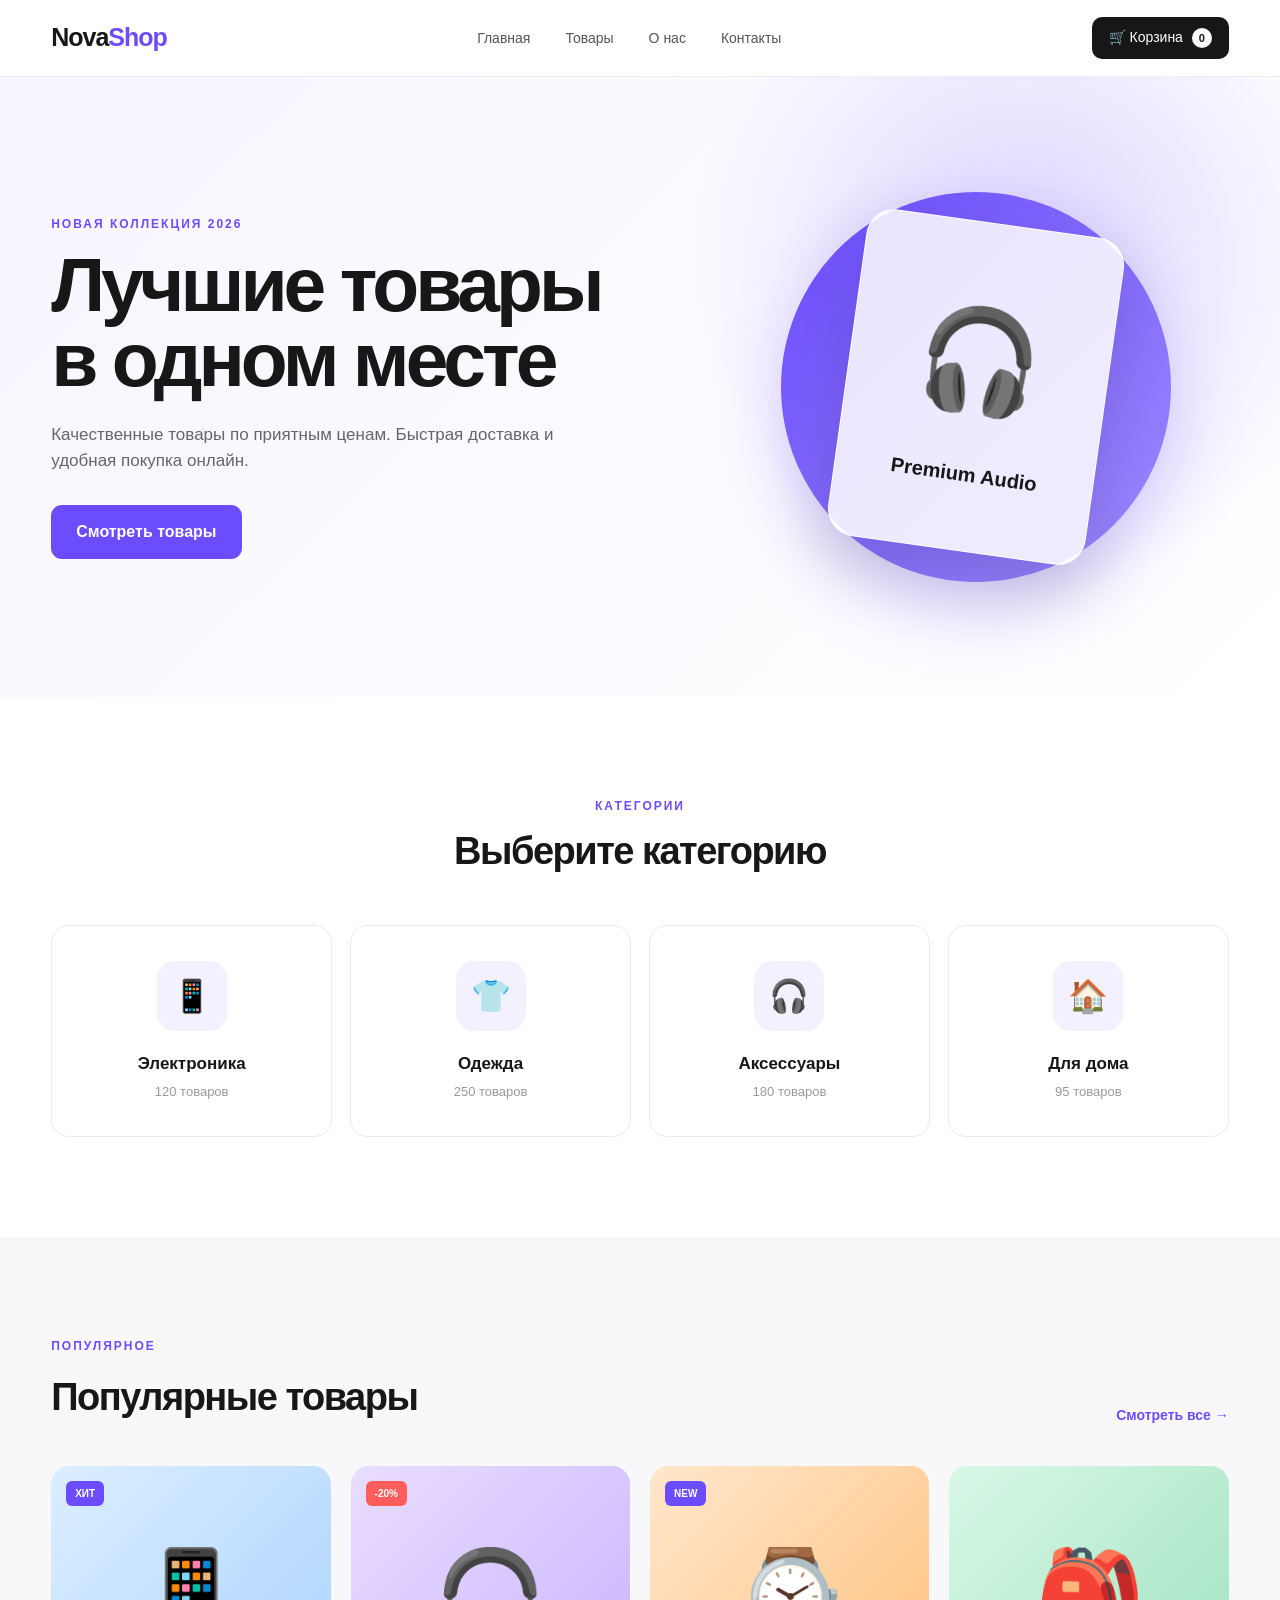
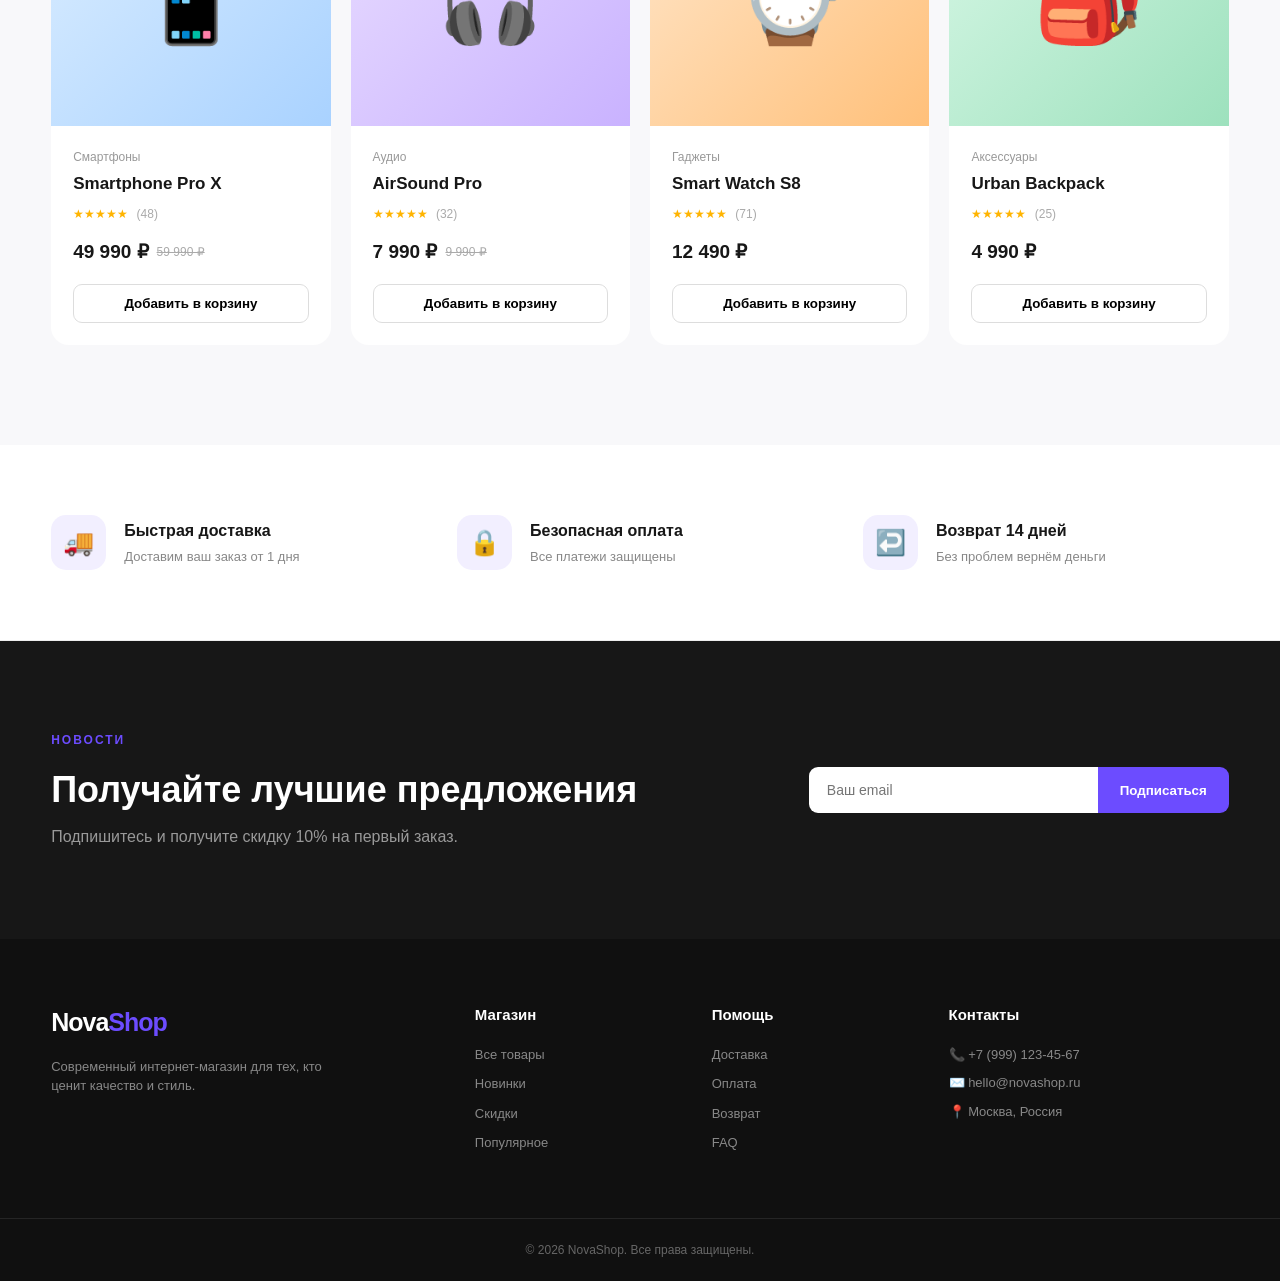
==== index.html @ e4e95c65 "Add files via upload" ====
<!DOCTYPE html>
<html lang="ru">
<head>
    <meta charset="UTF-8">
    <meta name="viewport" content="width=device-width, initial-scale=1.0">
    <title>NovaShop — Интернет-магазин</title>
    <link rel="stylesheet" href="style.css">
</head>
<body>

    <!-- Шапка -->
    <header class="header">
        <div class="container header-inner">
            <a href="#" class="logo">Nova<span>Shop</span></a>

            <nav class="nav">
                <a href="#home">Главная</a>
                <a href="#products">Товары</a>
                <a href="#about">О нас</a>
                <a href="#contacts">Контакты</a>
            </nav>

            <button class="cart">
                🛒 Корзина <span>0</span>
            </button>
        </div>
    </header>

    <!-- Главный экран -->
    <main>

        <section class="hero" id="home">
            <div class="container hero-content">
                <div class="hero-text">
                    <p class="subtitle">НОВАЯ КОЛЛЕКЦИЯ 2026</p>
                    <h1>Лучшие товары<br>в одном месте</h1>
                    <p class="hero-description">
                        Качественные товары по приятным ценам.
                        Быстрая доставка и удобная покупка онлайн.
                    </p>
                    <a href="#products" class="btn">Смотреть товары</a>
                </div>

                <div class="hero-image">
                    <div class="circle"></div>
                    <div class="product-card">
                        <div class="product-icon">🎧</div>
                        <p>Premium Audio</p>
                    </div>
                </div>
            </div>
        </section>

        <!-- Категории -->
        <section class="categories">
            <div class="container">
                <div class="section-title">
                    <p>КАТЕГОРИИ</p>
                    <h2>Выберите категорию</h2>
                </div>

                <div class="category-grid">
                    <div class="category">
                        <div class="category-icon">📱</div>
                        <h3>Электроника</h3>
                        <p>120 товаров</p>
                    </div>

                    <div class="category">
                        <div class="category-icon">👕</div>
                        <h3>Одежда</h3>
                        <p>250 товаров</p>
                    </div>

                    <div class="category">
                        <div class="category-icon">🎧</div>
                        <h3>Аксессуары</h3>
                        <p>180 товаров</p>
                    </div>

                    <div class="category">
                        <div class="category-icon">🏠</div>
                        <h3>Для дома</h3>
                        <p>95 товаров</p>
                    </div>
                </div>
            </div>
        </section>

        <!-- Товары -->
        <section class="products" id="products">
            <div class="container">
                <div class="section-heading">
                    <div>
                        <p class="section-label">ПОПУЛЯРНОЕ</p>
                        <h2>Популярные товары</h2>
                    </div>

                    <a href="#" class="view-all">Смотреть все →</a>
                </div>

                <div class="products-grid">

                    <article class="product">
                        <div class="product-image blue">
                            <span class="badge">ХИТ</span>
                            📱
                        </div>

                        <div class="product-info">
                            <p class="product-category">Смартфоны</p>
                            <h3>Smartphone Pro X</h3>
                            <div class="rating">★★★★★ <span>(48)</span></div>

                            <div class="price-row">
                                <strong>49 990 ₽</strong>
                                <del>59 990 ₽</del>
                            </div>

                            <button class="add-cart">Добавить в корзину</button>
                        </div>
                    </article>

                    <article class="product">
                        <div class="product-image purple">
                            <span class="badge sale">-20%</span>
                            🎧
                        </div>

                        <div class="product-info">
                            <p class="product-category">Аудио</p>
                            <h3>AirSound Pro</h3>
                            <div class="rating">★★★★★ <span>(32)</span></div>

                            <div class="price-row">
                                <strong>7 990 ₽</strong>
                                <del>9 990 ₽</del>
                            </div>

                            <button class="add-cart">Добавить в корзину</button>
                        </div>
                    </article>

                    <article class="product">
                        <div class="product-image orange">
                            <span class="badge">NEW</span>
                            ⌚
                        </div>

                        <div class="product-info">
                            <p class="product-category">Гаджеты</p>
                            <h3>Smart Watch S8</h3>
                            <div class="rating">★★★★★ <span>(71)</span></div>

                            <div class="price-row">
                                <strong>12 490 ₽</strong>
                            </div>

                            <button class="add-cart">Добавить в корзину</button>
                        </div>
                    </article>

                    <article class="product">
                        <div class="product-image green">
                            🎒
                        </div>

                        <div class="product-info">
                            <p class="product-category">Аксессуары</p>
                            <h3>Urban Backpack</h3>
                            <div class="rating">★★★★★ <span>(25)</span></div>

                            <div class="price-row">
                                <strong>4 990 ₽</strong>
                            </div>

                            <button class="add-cart">Добавить в корзину</button>
                        </div>
                    </article>

                </div>
            </div>
        </section>

        <!-- Преимущества -->
        <section class="advantages" id="about">
            <div class="container">
                <div class="advantages-grid">

                    <div class="advantage">
                        <div class="advantage-icon">🚚</div>
                        <div>
                            <h3>Быстрая доставка</h3>
                            <p>Доставим ваш заказ от 1 дня</p>
                        </div>
                    </div>

                    <div class="advantage">
                        <div class="advantage-icon">🔒</div>
                        <div>
                            <h3>Безопасная оплата</h3>
                            <p>Все платежи защищены</p>
                        </div>
                    </div>

                    <div class="advantage">
                        <div class="advantage-icon">↩️</div>
                        <div>
                            <h3>Возврат 14 дней</h3>
                            <p>Без проблем вернём деньги</p>
                        </div>
                    </div>

                </div>
            </div>
        </section>

        <!-- Подписка -->
        <section class="newsletter">
            <div class="container newsletter-inner">
                <div>
                    <p class="section-label">НОВОСТИ</p>
                    <h2>Получайте лучшие предложения</h2>
                    <p>Подпишитесь и получите скидку 10% на первый заказ.</p>
                </div>

                <form class="subscribe-form">
                    <input type="email" placeholder="Ваш email" required>
                    <button type="submit">Подписаться</button>
                </form>
            </div>
        </section>

    </main>

    <!-- Подвал -->
    <footer class="footer" id="contacts">
        <div class="container footer-grid">

            <div>
                <a href="#" class="logo">Nova<span>Shop</span></a>
                <p class="footer-text">
                    Современный интернет-магазин для тех,
                    кто ценит качество и стиль.
                </p>
            </div>

            <div>
                <h3>Магазин</h3>
                <a href="#products">Все товары</a>
                <a href="#">Новинки</a>
                <a href="#">Скидки</a>
                <a href="#">Популярное</a>
            </div>

            <div>
                <h3>Помощь</h3>
                <a href="#">Доставка</a>
                <a href="#">Оплата</a>
                <a href="#">Возврат</a>
                <a href="#">FAQ</a>
            </div>

            <div>
                <h3>Контакты</h3>
                <p>📞 +7 (999) 123-45-67</p>
                <p>✉️ hello@novashop.ru</p>
                <p>📍 Москва, Россия</p>
            </div>

        </div>

        <div class="copyright">
            © 2026 NovaShop. Все права защищены.
        </div>
    </footer>

</body>
</html>
---- style.css ----
/* =========================
   ОСНОВНЫЕ НАСТРОЙКИ
========================= */

* {
    margin: 0;
    padding: 0;
    box-sizing: border-box;
}

html {
    scroll-behavior: smooth;
}

body {
    font-family: Arial, Helvetica, sans-serif;
    color: #171717;
    background: #ffffff;
    line-height: 1.5;
}

a {
    color: inherit;
    text-decoration: none;
}

button,
input {
    font-family: inherit;
}

.container {
    width: min(1180px, 92%);
    margin: 0 auto;
}

/* =========================
   HEADER
========================= */

.header {
    position: sticky;
    top: 0;
    z-index: 100;
    background: rgba(255, 255, 255, 0.95);
    backdrop-filter: blur(12px);
    border-bottom: 1px solid #eeeeee;
}

.header-inner {
    height: 76px;
    display: flex;
    align-items: center;
    justify-content: space-between;
    gap: 30px;
}

.logo {
    font-size: 25px;
    font-weight: 800;
    letter-spacing: -1px;
}

.logo span {
    color: #6c4cff;
}

.nav {
    display: flex;
    align-items: center;
    gap: 35px;
}

.nav a {
    font-size: 14px;
    color: #555;
    transition: 0.2s;
}

.nav a:hover {
    color: #6c4cff;
}

.cart {
    border: none;
    background: #171717;
    color: white;
    padding: 11px 17px;
    border-radius: 10px;
    cursor: pointer;
    font-size: 14px;
    transition: 0.2s;
}

.cart:hover {
    background: #6c4cff;
}

.cart span {
    display: inline-flex;
    justify-content: center;
    align-items: center;
    width: 20px;
    height: 20px;
    margin-left: 5px;
    border-radius: 50%;
    background: #ffffff;
    color: #171717;
    font-size: 11px;
    font-weight: bold;
}

/* =========================
   HERO
========================= */

.hero {
    min-height: 620px;
    background:
        radial-gradient(circle at 80% 30%, #ddd5ff 0, transparent 30%),
        linear-gradient(135deg, #f7f5ff, #ffffff);
    overflow: hidden;
}

.hero-content {
    min-height: 620px;
    display: flex;
    align-items: center;
    justify-content: space-between;
}

.hero-text {
    width: 52%;
}

.subtitle,
.section-label {
    color: #6c4cff;
    font-size: 12px;
    font-weight: 800;
    letter-spacing: 2px;
    margin-bottom: 14px;
}

.hero h1 {
    font-size: clamp(48px, 6vw, 78px);
    line-height: 0.98;
    letter-spacing: -4px;
    margin-bottom: 25px;
}

.hero-description {
    max-width: 520px;
    color: #666;
    font-size: 17px;
    margin-bottom: 32px;
}

.btn {
    display: inline-block;
    background: #6c4cff;
    color: white;
    padding: 15px 25px;
    border-radius: 11px;
    font-weight: bold;
    transition: 0.25s;
}

.btn:hover {
    background: #5537e5;
    transform: translateY(-2px);
}

/* Hero product */

.hero-image {
    width: 43%;
    height: 480px;
    position: relative;
    display: flex;
    align-items: center;
    justify-content: center;
}

.circle {
    width: 390px;
    height: 390px;
    background: linear-gradient(135deg, #6c4cff, #9e8aff);
    border-radius: 50%;
    box-shadow: 0 30px 70px rgba(108, 76, 255, 0.25);
}

.product-card {
    position: absolute;
    width: 260px;
    height: 330px;
    border-radius: 28px;
    background: rgba(255, 255, 255, 0.85);
    border: 1px solid rgba(255,255,255,.9);
    box-shadow: 0 25px 70px rgba(0,0,0,.15);
    display: flex;
    flex-direction: column;
    align-items: center;
    justify-content: center;
    transform: rotate(8deg);
}

.product-icon {
    font-size: 100px;
    margin-bottom: 25px;
}

.product-card p {
    font-weight: bold;
    font-size: 20px;
}

/* =========================
   CATEGORIES
========================= */

.categories {
    padding: 100px 0;
}

.section-title {
    text-align: center;
    margin-bottom: 45px;
}

.section-title p {
    color: #6c4cff;
    font-size: 12px;
    font-weight: bold;
    letter-spacing: 2px;
    margin-bottom: 8px;
}

.section-title h2,
.section-heading h2 {
    font-size: 38px;
    letter-spacing: -1.5px;
}

.category-grid {
    display: grid;
    grid-template-columns: repeat(4, 1fr);
    gap: 18px;
}

.category {
    padding: 35px 25px;
    border: 1px solid #eaeaea;
    border-radius: 18px;
    text-align: center;
    transition: 0.25s;
    cursor: pointer;
}

.category:hover {
    transform: translateY(-5px);
    border-color: #cfc6ff;
    box-shadow: 0 15px 35px rgba(0,0,0,.06);
}

.category-icon {
    width: 70px;
    height: 70px;
    margin: 0 auto 20px;
    display: flex;
    align-items: center;
    justify-content: center;
    background: #f4f1ff;
    border-radius: 18px;
    font-size: 32px;
}

.category h3 {
    font-size: 17px;
    margin-bottom: 5px;
}

.category p {
    color: #999;
    font-size: 13px;
}

/* =========================
   PRODUCTS
========================= */

.products {
    padding: 100px 0;
    background: #f8f8fa;
}

.section-heading {
    display: flex;
    align-items: end;
    justify-content: space-between;
    margin-bottom: 40px;
}

.view-all {
    color: #6c4cff;
    font-weight: bold;
    font-size: 14px;
}

.products-grid {
    display: grid;
    grid-template-columns: repeat(4, 1fr);
    gap: 20px;
}

.product {
    background: white;
    border-radius: 18px;
    overflow: hidden;
    transition: 0.25s;
}

.product:hover {
    transform: translateY(-5px);
    box-shadow: 0 20px 45px rgba(0,0,0,.08);
}

.product-image {
    height: 260px;
    position: relative;
    display: flex;
    align-items: center;
    justify-content: center;
    font-size: 90px;
}

.blue {
    background: linear-gradient(135deg, #dceeff, #a9d2ff);
}

.purple {
    background: linear-gradient(135deg, #e9ddff, #c9b2ff);
}

.orange {
    background: linear-gradient(135deg, #ffe7cc, #ffc07a);
}

.green {
    background: linear-gradient(135deg, #d9f8e7, #9de1bd);
}

.badge {
    position: absolute;
    top: 15px;
    left: 15px;
    background: #6c4cff;
    color: white;
    padding: 5px 9px;
    border-radius: 6px;
    font-size: 10px;
    font-weight: bold;
}

.badge.sale {
    background: #ff5c5c;
}

.product-info {
    padding: 22px;
}

.product-category {
    color: #999;
    font-size: 12px;
    margin-bottom: 5px;
}

.product h3 {
    font-size: 17px;
    margin-bottom: 8px;
}

.rating {
    color: #ffb400;
    font-size: 12px;
    margin-bottom: 15px;
}

.rating span {
    color: #aaa;
    margin-left: 5px;
}

.price-row {
    display: flex;
    align-items: center;
    gap: 8px;
    margin-bottom: 18px;
}

.price-row strong {
    font-size: 19px;
}

.price-row del {
    color: #aaa;
    font-size: 12px;
}

.add-cart {
    width: 100%;
    border: 1px solid #ddd;
    background: white;
    padding: 11px;
    border-radius: 9px;
    cursor: pointer;
    font-weight: bold;
    transition: 0.2s;
}

.add-cart:hover {
    color: white;
    background: #6c4cff;
    border-color: #6c4cff;
}

/* =========================
   ADVANTAGES
========================= */

.advantages {
    padding: 70px 0;
    border-bottom: 1px solid #eee;
}

.advantages-grid {
    display: grid;
    grid-template-columns: repeat(3, 1fr);
    gap: 40px;
}

.advantage {
    display: flex;
    gap: 18px;
    align-items: center;
}

.advantage-icon {
    width: 55px;
    height: 55px;
    flex-shrink: 0;
    border-radius: 15px;
    background: #f2efff;
    display: flex;
    align-items: center;
    justify-content: center;
    font-size: 25px;
}

.advantage h3 {
    font-size: 16px;
    margin-bottom: 4px;
}

.advantage p {
    color: #888;
    font-size: 13px;
}

/* =========================
   NEWSLETTER
========================= */

.newsletter {
    padding: 90px 0;
    background: #171717;
    color: white;
}

.newsletter-inner {
    display: flex;
    align-items: center;
    justify-content: space-between;
    gap: 50px;
}

.newsletter h2 {
    font-size: 36px;
    margin-bottom: 8px;
}

.newsletter p:not(.section-label) {
    color: #999;
}

.subscribe-form {
    display: flex;
    min-width: 420px;
}

.subscribe-form input {
    flex: 1;
    min-width: 0;
    border: none;
    outline: none;
    padding: 15px 18px;
    border-radius: 9px 0 0 9px;
    font-size: 14px;
}

.subscribe-form button {
    border: none;
    background: #6c4cff;
    color: white;
    padding: 0 22px;
    border-radius: 0 9px 9px 0;
    cursor: pointer;
    font-weight: bold;
}

/* =========================
   FOOTER
========================= */

.footer {
    background: #101010;
    color: white;
    padding-top: 65px;
}

.footer-grid {
    display: grid;
    grid-template-columns: 2fr 1fr 1fr 1.5fr;
    gap: 50px;
    padding-bottom: 55px;
}

.footer h3 {
    font-size: 15px;
    margin-bottom: 18px;
}

.footer-grid > div > a:not(.logo) {
    display: block;
    color: #888;
    font-size: 13px;
    margin-bottom: 10px;
}

.footer-grid > div > a:not(.logo):hover {
    color: white;
}

.footer-text {
    max-width: 280px;
    color: #777;
    font-size: 13px;
    margin-top: 15px;
}

.footer p {
    color: #888;
    font-size: 13px;
    margin-bottom: 9px;
}

.copyright {
    border-top: 1px solid #252525;
    text-align: center;
    color: #666;
    font-size: 12px;
    padding: 22px;
}

/* =========================
   АДАПТИВНОСТЬ
========================= */

@media (max-width: 950px) {

    .nav {
        display: none;
    }

    .hero-content {
        padding: 70px 0;
    }

    .hero h1 {
        font-size: 55px;
    }

    .category-grid,
    .products-grid {
        grid-template-columns: repeat(2, 1fr);
    }

    .hero-image {
        width: 40%;
    }

    .circle {
        width: 280px;
        height: 280px;
    }

    .product-card {
        width: 190px;
        height: 260px;
    }

    .product-icon {
        font-size: 70px;
    }

    .advantages-grid {
        grid-template-columns: 1fr;
    }

    .newsletter-inner {
        flex-direction: column;
        align-items: flex-start;
    }

    .footer-grid {
        grid-template-columns: repeat(2, 1fr);
    }
}

@media (max-width: 650px) {

    .header-inner {
        height: 65px;
    }

    .cart {
        padding: 9px 12px;
    }

    .hero {
        min-height: auto;
    }

    .hero-content {
        min-height: auto;
        padding: 70px 0;
        flex-direction: column;
    }

    .hero-text {
        width: 100%;
    }

    .hero h1 {
        font-size: 48px;
        letter-spacing: -2px;
    }

    .hero-description {
        font-size: 15px;
    }

    .hero-image {
        width: 100%;
        height: 370px;
        margin-top: 30px;
    }

    .categories,
    .products {
        padding: 70px 0;
    }

    .category-grid,
    .products-grid {
        grid-template-columns: 1fr;
    }

    .section-heading {
        align-items: flex-start;
        flex-direction: column;
        gap: 15px;
    }

    .section-heading h2,
    .section-title h2 {
        font-size: 30px;
    }

    .product-image {
        height: 280px;
    }

    .newsletter {
        padding: 65px 0;
    }

    .newsletter h2 {
        font-size: 29px;
    }

    .subscribe-form {
        width: 100%;
        min-width: 0;
    }

    .subscribe-form input {
        width: 100%;
    }

    .footer-grid {
        grid-template-columns: 1fr;
        gap: 35px;
    }
}
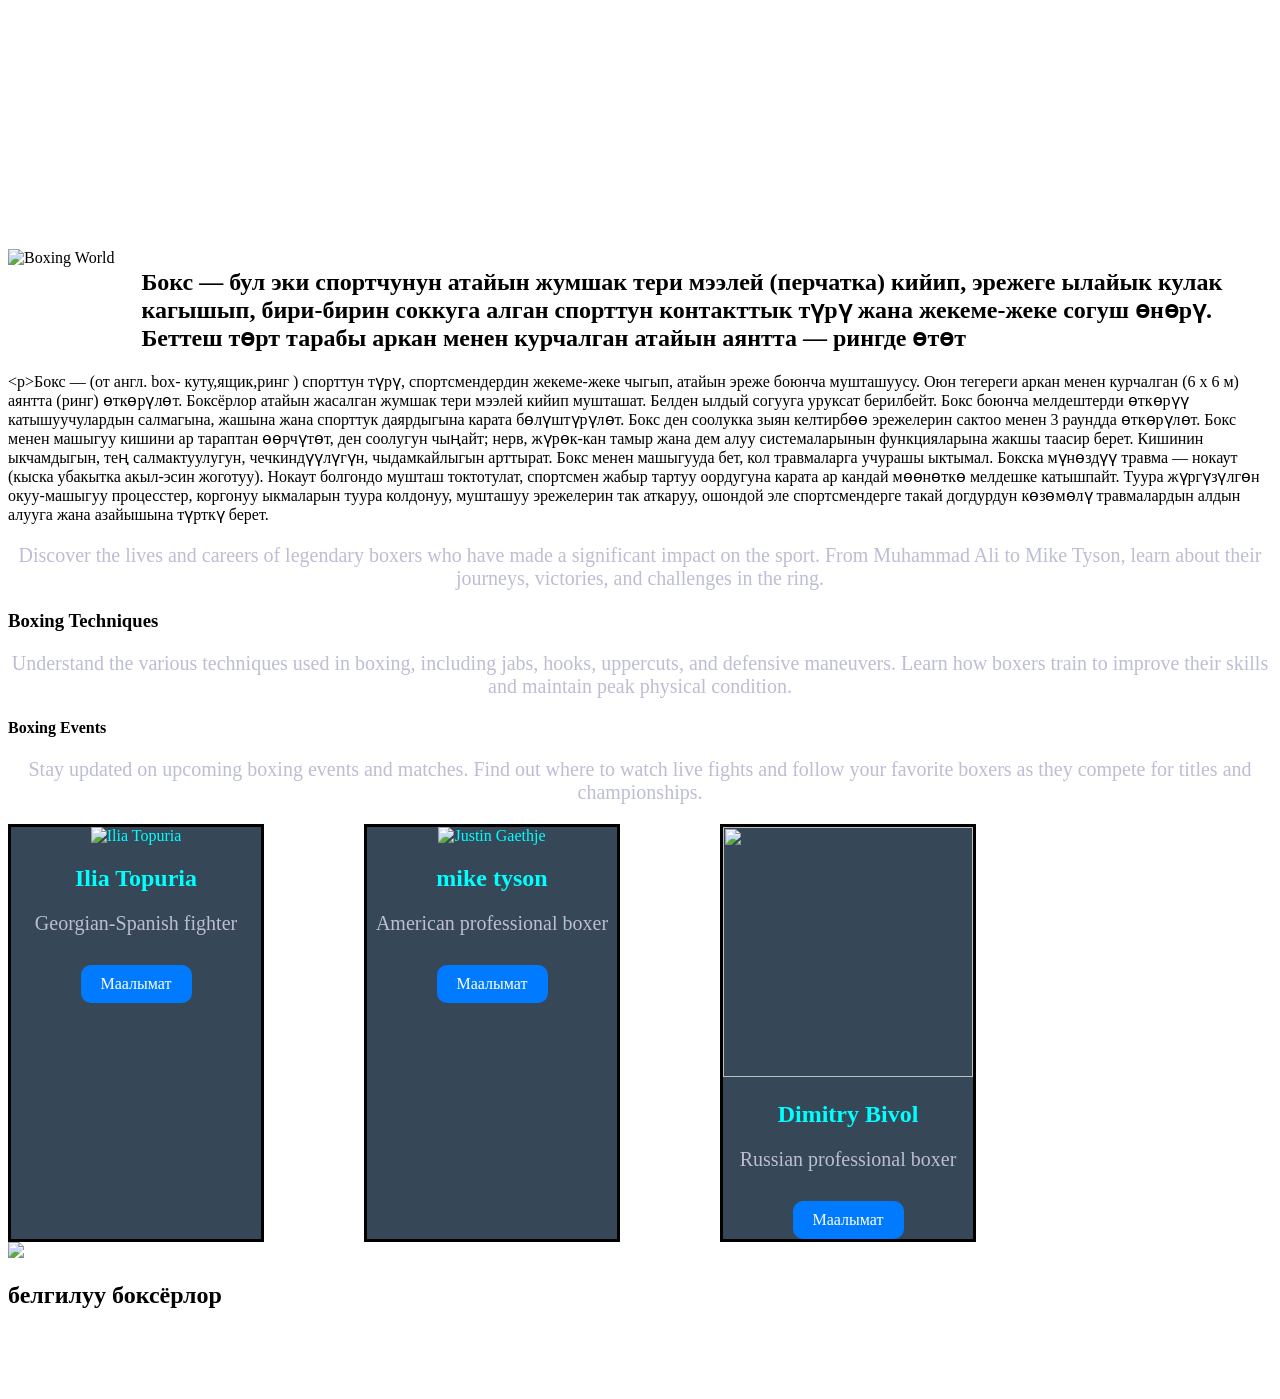
==== commit b459eb42: "Add files via upload" ====
--- a/index.html
+++ b/index.html
@@ -1,279 +1,76 @@
 <!DOCTYPE html>
-<html lang="ru">
+<html lang="en">
 <head>
+    <style>
+        body {
+            background-image: url('https://u7.uidownload.com/vector/730/284/vector-abstract-bright-blue-bokeh-defocused-lights-background-image-eps-ai-thumbnail.jpg');
+            background-size: cover;
+        }
+    </style>
     <meta charset="UTF-8">
     <meta name="viewport" content="width=device-width, initial-scale=1.0">
-    <title>NovaShop — Интернет-магазин</title>
+    <title>BOXING WORLD</title>
     <link rel="stylesheet" href="style.css">
 </head>
 <body>
+    <h1>BOXING WORLD</h1>
+    <div style="display: flex; gap: 20px;">
+        <img src="https://static.vecteezy.com/system/resources/thumbnails/047/918/070/small/kick-boxing-and-boxing-logo-design-illustration-free-vector.jpg" alt="Boxing World" width="300">
+        <h2>Бокс — бул эки спортчунун атайын жумшак тери мээлей (перчатка) кийип, эрежеге ылайык кулак кагышып, бири-бирин соккуга алган спорттун контакттык түрү жана жекеме-жеке согуш өнөрү. Беттеш төрт тарабы аркан менен курчалган атайын аянтта — рингде өтөт</h2>
+    </div>
+    <р>Бокс — (от англ. box- куту,ящик,ринг ) спорттун түрү, спортсмендердин жекеме-жеке чыгып, атайын эреже боюнча мушташуусу. Оюн тегереги аркан менен курчалган (6 х 6 м) аянтта (ринг) өткөрүлөт.
 
-    <!-- Шапка -->
-    <header class="header">
-        <div class="container header-inner">
-            <a href="#" class="logo">Nova<span>Shop</span></a>
+Боксёрлор атайын жасалган жумшак тери мээлей кийип мушташат. Белден ылдый согууга уруксат берилбейт. Бокс боюнча мелдештерди өткөрүү катышуучулардын салмагына, жашына жана спорттук даярдыгына карата бөлүштүрүлөт. Бокс ден соолукка зыян келтирбөө эрежелерин сактоо менен 3 раундда өткөрүлөт.
 
-            <nav class="nav">
-                <a href="#home">Главная</a>
-                <a href="#products">Товары</a>
-                <a href="#about">О нас</a>
-                <a href="#contacts">Контакты</a>
-            </nav>
+Бокс менен машыгуу кишини ар тараптан өөрчүтөт, ден соолугун чыңайт; нерв, жүрөк-кан тамыр жана дем алуу системаларынын функцияларына жакшы таасир берет. Кишинин ыкчамдыгын, тең салмактуулугун, чечкиндүүлүгүн, чыдамкайлыгын арттырат. Бокс менен машыгууда бет, кол травмаларга учурашы ыктымал. Бокска мүнөздүү травма — нокаут (кыска убакытка акыл-эсин жоготуу). Нокаут болгондо мушташ токтотулат, спортсмен жабыр тартуу оордугуна карата ар кандай мөөнөткө мелдешке катышпайт.
 
-            <button class="cart">
-                🛒 Корзина <span>0</span>
-            </button>
+Туура жүргүзүлгөн окуу-машыгуу процесстер, коргонуу ыкмаларын туура колдонуу, мушташуу эрежелерин так аткаруу, ошондой эле спортсмендерге такай догдурдун көзөмөлү травмалардын алдын алууга жана азайышына түрткү берет. 
+</р>
+    <p>Discover the lives and careers of legendary boxers who have made a significant impact on the sport. From Muhammad Ali to Mike Tyson, learn about their journeys, victories, and challenges in the ring.</p>
+    <h3>Boxing Techniques</h3>
+    <p>Understand the various techniques used in boxing, including jabs, hooks, uppercuts, and defensive maneuvers. Learn how boxers train to improve their skills and maintain peak physical condition.</p>
+    <h4>Boxing Events</h4>
+    <p>Stay updated on upcoming boxing events and matches. Find out where to watch live fights and follow your favorite boxers as they compete for titles and championships.</p>
+    
+    <div class="boxers">
+        <div class="card">
+            <img src="https://encrypted-tbn0.gstatic.com/images?q=tbn:ANd9GcT5wPTClsRsfXcyq0NinwFhush0JzpJH_7VNFoce8itCg&s=10" alt="Ilia Topuria">
+            <h2>Ilia Topuria</h2>
+            <p>Georgian-Spanish  fighter</p>
+            
+            <a href="https://en.wikipedia.org/wiki/Ilia_Topuria" target="_blank">Маалымат</a>
         </div>
-    </header>
+        <div class="card">
+            <img src="https://avatars.mds.yandex.net/get-kinopoisk-image/1946459/7aeb49ee-a867-4031-9b2d-752b870457a1/x178" alt="Justin Gaethje">
+            <h2>mike tyson</h2>
+            <p>American professional boxer</p>
+            
+            <a href="https://en.wikipedia.org/wiki/Mike_Tyson" target="_blank">Маалымат</a>
+        </div>
 
-    <!-- Главный экран -->
-    <main>
+        <div class="card">
+        <img src="https://encrypted-tbn0.gstatic.com/images?q=tbn:ANd9GcRD89zM_knggG4GGuWrMgfyN4rVBZLnZ3hbWOIlL8c2EA&s">
+        <h2>Dimitry Bivol</h2>
+        <p>Russian professional boxer</p>
+        
+        <a href="https://en.wikipedia.org/wiki/Dmitry_Bivol" target="_blank">Маалымат</a>
+    </div>
+    </div>
 
-        <section class="hero" id="home">
-            <div class="container hero-content">
-                <div class="hero-text">
-                    <p class="subtitle">НОВАЯ КОЛЛЕКЦИЯ 2026</p>
-                    <h1>Лучшие товары<br>в одном месте</h1>
-                    <p class="hero-description">
-                        Качественные товары по приятным ценам.
-                        Быстрая доставка и удобная покупка онлайн.
-                    </p>
-                    <a href="#products" class="btn">Смотреть товары</a>
-                </div>
-
-                <div class="hero-image">
-                    <div class="circle"></div>
-                    <div class="product-card">
-                        <div class="product-icon">🎧</div>
-                        <p>Premium Audio</p>
-                    </div>
-                </div>
-            </div>
-        </section>
-
-        <!-- Категории -->
-        <section class="categories">
-            <div class="container">
-                <div class="section-title">
-                    <p>КАТЕГОРИИ</p>
-                    <h2>Выберите категорию</h2>
-                </div>
-
-                <div class="category-grid">
-                    <div class="category">
-                        <div class="category-icon">📱</div>
-                        <h3>Электроника</h3>
-                        <p>120 товаров</p>
-                    </div>
-
-                    <div class="category">
-                        <div class="category-icon">👕</div>
-                        <h3>Одежда</h3>
-                        <p>250 товаров</p>
-                    </div>
-
-                    <div class="category">
-                        <div class="category-icon">🎧</div>
-                        <h3>Аксессуары</h3>
-                        <p>180 товаров</p>
-                    </div>
-
-                    <div class="category">
-                        <div class="category-icon">🏠</div>
-                        <h3>Для дома</h3>
-                        <p>95 товаров</p>
-                    </div>
-                </div>
-            </div>
-        </section>
-
-        <!-- Товары -->
-        <section class="products" id="products">
-            <div class="container">
-                <div class="section-heading">
-                    <div>
-                        <p class="section-label">ПОПУЛЯРНОЕ</p>
-                        <h2>Популярные товары</h2>
-                    </div>
-
-                    <a href="#" class="view-all">Смотреть все →</a>
-                </div>
-
-                <div class="products-grid">
-
-                    <article class="product">
-                        <div class="product-image blue">
-                            <span class="badge">ХИТ</span>
-                            📱
-                        </div>
-
-                        <div class="product-info">
-                            <p class="product-category">Смартфоны</p>
-                            <h3>Smartphone Pro X</h3>
-                            <div class="rating">★★★★★ <span>(48)</span></div>
-
-                            <div class="price-row">
-                                <strong>49 990 ₽</strong>
-                                <del>59 990 ₽</del>
-                            </div>
-
-                            <button class="add-cart">Добавить в корзину</button>
-                        </div>
-                    </article>
-
-                    <article class="product">
-                        <div class="product-image purple">
-                            <span class="badge sale">-20%</span>
-                            🎧
-                        </div>
-
-                        <div class="product-info">
-                            <p class="product-category">Аудио</p>
-                            <h3>AirSound Pro</h3>
-                            <div class="rating">★★★★★ <span>(32)</span></div>
-
-                            <div class="price-row">
-                                <strong>7 990 ₽</strong>
-                                <del>9 990 ₽</del>
-                            </div>
-
-                            <button class="add-cart">Добавить в корзину</button>
-                        </div>
-                    </article>
-
-                    <article class="product">
-                        <div class="product-image orange">
-                            <span class="badge">NEW</span>
-                            ⌚
-                        </div>
-
-                        <div class="product-info">
-                            <p class="product-category">Гаджеты</p>
-                            <h3>Smart Watch S8</h3>
-                            <div class="rating">★★★★★ <span>(71)</span></div>
-
-                            <div class="price-row">
-                                <strong>12 490 ₽</strong>
-                            </div>
-
-                            <button class="add-cart">Добавить в корзину</button>
-                        </div>
-                    </article>
-
-                    <article class="product">
-                        <div class="product-image green">
-                            🎒
-                        </div>
-
-                        <div class="product-info">
-                            <p class="product-category">Аксессуары</p>
-                            <h3>Urban Backpack</h3>
-                            <div class="rating">★★★★★ <span>(25)</span></div>
-
-                            <div class="price-row">
-                                <strong>4 990 ₽</strong>
-                            </div>
-
-                            <button class="add-cart">Добавить в корзину</button>
-                        </div>
-                    </article>
-
-                </div>
-            </div>
-        </section>
-
-        <!-- Преимущества -->
-        <section class="advantages" id="about">
-            <div class="container">
-                <div class="advantages-grid">
-
-                    <div class="advantage">
-                        <div class="advantage-icon">🚚</div>
-                        <div>
-                            <h3>Быстрая доставка</h3>
-                            <p>Доставим ваш заказ от 1 дня</p>
-                        </div>
-                    </div>
-
-                    <div class="advantage">
-                        <div class="advantage-icon">🔒</div>
-                        <div>
-                            <h3>Безопасная оплата</h3>
-                            <p>Все платежи защищены</p>
-                        </div>
-                    </div>
-
-                    <div class="advantage">
-                        <div class="advantage-icon">↩️</div>
-                        <div>
-                            <h3>Возврат 14 дней</h3>
-                            <p>Без проблем вернём деньги</p>
-                        </div>
-                    </div>
-
-                </div>
-            </div>
-        </section>
-
-        <!-- Подписка -->
-        <section class="newsletter">
-            <div class="container newsletter-inner">
-                <div>
-                    <p class="section-label">НОВОСТИ</p>
-                    <h2>Получайте лучшие предложения</h2>
-                    <p>Подпишитесь и получите скидку 10% на первый заказ.</p>
-                </div>
-
-                <form class="subscribe-form">
-                    <input type="email" placeholder="Ваш email" required>
-                    <button type="submit">Подписаться</button>
-                </form>
-            </div>
-        </section>
-
-    </main>
-
-    <!-- Подвал -->
-    <footer class="footer" id="contacts">
-        <div class="container footer-grid">
-
-            <div>
-                <a href="#" class="logo">Nova<span>Shop</span></a>
-                <p class="footer-text">
-                    Современный интернет-магазин для тех,
-                    кто ценит качество и стиль.
-                </p>
-            </div>
-
-            <div>
-                <h3>Магазин</h3>
-                <a href="#products">Все товары</a>
-                <a href="#">Новинки</a>
-                <a href="#">Скидки</a>
-                <a href="#">Популярное</a>
-            </div>
-
-            <div>
-                <h3>Помощь</h3>
-                <a href="#">Доставка</a>
-                <a href="#">Оплата</a>
-                <a href="#">Возврат</a>
-                <a href="#">FAQ</a>
-            </div>
-
-            <div>
-                <h3>Контакты</h3>
-                <p>📞 +7 (999) 123-45-67</p>
-                <p>✉️ hello@novashop.ru</p>
-                <p>📍 Москва, Россия</p>
-            </div>
+    
+    <div class="box" >
+            <img src="https://encrypted-tbn0.gstatic.com/images?q=tbn:ANd9GcSyZnl22NsfTgkkQWdRNeNL7XPtB9wMHX1gcGNndds1UwtoWALGw6ZzEvY&s=10">
+        <div class="info">
+        <h2>белгилуу боксёрлор</h2>
+            <ul>
+                <li>Илия Топурия</li>
+                <li>Майк Тайсон</li>
+                <li>Дмитрий Бивол</li>
+            </ul>
 
         </div>
+    </div>
 
-        <div class="copyright">
-            © 2026 NovaShop. Все права защищены.
-        </div>
-    </footer>
-
+            
 </body>
-</html>
+</html>
--- a/style.css
+++ b/style.css
@@ -1,716 +1,64 @@
-/* =========================
-   ОСНОВНЫЕ НАСТРОЙКИ
-========================= */
-
-* {
-    margin: 0;
-    padding: 0;
-    box-sizing: border-box;
-}
-
-html {
-    scroll-behavior: smooth;
-}
-
-body {
-    font-family: Arial, Helvetica, sans-serif;
-    color: #171717;
-    background: #ffffff;
-    line-height: 1.5;
-}
-
-a {
-    color: inherit;
-    text-decoration: none;
-}
-
-button,
-input {
-    font-family: inherit;
-}
-
-.container {
-    width: min(1180px, 92%);
-    margin: 0 auto;
-}
-
-/* =========================
-   HEADER
-========================= */
-
-.header {
-    position: sticky;
-    top: 0;
-    z-index: 100;
-    background: rgba(255, 255, 255, 0.95);
-    backdrop-filter: blur(12px);
-    border-bottom: 1px solid #eeeeee;
-}
-
-.header-inner {
-    height: 76px;
-    display: flex;
-    align-items: center;
-    justify-content: space-between;
-    gap: 30px;
-}
-
-.logo {
-    font-size: 25px;
-    font-weight: 800;
-    letter-spacing: -1px;
-}
-
-.logo span {
-    color: #6c4cff;
-}
-
-.nav {
-    display: flex;
-    align-items: center;
-    gap: 35px;
-}
-
-.nav a {
-    font-size: 14px;
-    color: #555;
-    transition: 0.2s;
-}
-
-.nav a:hover {
-    color: #6c4cff;
-}
-
-.cart {
-    border: none;
-    background: #171717;
-    color: white;
-    padding: 11px 17px;
-    border-radius: 10px;
-    cursor: pointer;
-    font-size: 14px;
-    transition: 0.2s;
-}
-
-.cart:hover {
-    background: #6c4cff;
-}
-
-.cart span {
-    display: inline-flex;
-    justify-content: center;
-    align-items: center;
-    width: 20px;
-    height: 20px;
-    margin-left: 5px;
-    border-radius: 50%;
-    background: #ffffff;
-    color: #171717;
-    font-size: 11px;
-    font-weight: bold;
-}
-
-/* =========================
-   HERO
-========================= */
-
-.hero {
-    min-height: 620px;
-    background:
-        radial-gradient(circle at 80% 30%, #ddd5ff 0, transparent 30%),
-        linear-gradient(135deg, #f7f5ff, #ffffff);
-    overflow: hidden;
-}
-
-.hero-content {
-    min-height: 620px;
-    display: flex;
-    align-items: center;
-    justify-content: space-between;
-}
-
-.hero-text {
-    width: 52%;
-}
-
-.subtitle,
-.section-label {
-    color: #6c4cff;
-    font-size: 12px;
-    font-weight: 800;
-    letter-spacing: 2px;
-    margin-bottom: 14px;
-}
-
-.hero h1 {
-    font-size: clamp(48px, 6vw, 78px);
-    line-height: 0.98;
-    letter-spacing: -4px;
-    margin-bottom: 25px;
-}
-
-.hero-description {
-    max-width: 520px;
-    color: #666;
-    font-size: 17px;
-    margin-bottom: 32px;
-}
-
-.btn {
-    display: inline-block;
-    background: #6c4cff;
-    color: white;
-    padding: 15px 25px;
-    border-radius: 11px;
-    font-weight: bold;
-    transition: 0.25s;
-}
-
-.btn:hover {
-    background: #5537e5;
-    transform: translateY(-2px);
-}
-
-/* Hero product */
-
-.hero-image {
-    width: 43%;
-    height: 480px;
-    position: relative;
-    display: flex;
+h1{
+    color:white;
+    font-size: 100px;
     align-items: center;
     justify-content: center;
+    text-align: center;
+
 }
-
-.circle {
-    width: 390px;
-    height: 390px;
-    background: linear-gradient(135deg, #6c4cff, #9e8aff);
-    border-radius: 50%;
-    box-shadow: 0 30px 70px rgba(108, 76, 255, 0.25);
-}
-
-.product-card {
-    position: absolute;
-    width: 260px;
-    height: 330px;
-    border-radius: 28px;
-    background: rgba(255, 255, 255, 0.85);
-    border: 1px solid rgba(255,255,255,.9);
-    box-shadow: 0 25px 70px rgba(0,0,0,.15);
-    display: flex;
-    flex-direction: column;
+.div h2{
+    color:rgb(189, 189, 212);
+    font-size: 20px;
     align-items: center;
     justify-content: center;
-    transform: rotate(8deg);
+    text-align: center;
 }
-
-.product-icon {
-    font-size: 100px;
-    margin-bottom: 25px;
-}
-
-.product-card p {
-    font-weight: bold;
+p{
+    color:rgb(189, 189, 212);
     font-size: 20px;
-}
-
-/* =========================
-   CATEGORIES
-========================= */
-
-.categories {
-    padding: 100px 0;
-}
-
-.section-title {
-    text-align: center;
-    margin-bottom: 45px;
-}
-
-.section-title p {
-    color: #6c4cff;
-    font-size: 12px;
-    font-weight: bold;
-    letter-spacing: 2px;
-    margin-bottom: 8px;
-}
-
-.section-title h2,
-.section-heading h2 {
-    font-size: 38px;
-    letter-spacing: -1.5px;
-}
-
-.category-grid {
-    display: grid;
-    grid-template-columns: repeat(4, 1fr);
-    gap: 18px;
-}
-
-.category {
-    padding: 35px 25px;
-    border: 1px solid #eaeaea;
-    border-radius: 18px;
-    text-align: center;
-    transition: 0.25s;
-    cursor: pointer;
-}
-
-.category:hover {
-    transform: translateY(-5px);
-    border-color: #cfc6ff;
-    box-shadow: 0 15px 35px rgba(0,0,0,.06);
-}
-
-.category-icon {
-    width: 70px;
-    height: 70px;
-    margin: 0 auto 20px;
-    display: flex;
     align-items: center;
     justify-content: center;
-    background: #f4f1ff;
-    border-radius: 18px;
-    font-size: 32px;
+    text-align: center;
 }
+.boxers {
+    display: flex;
+    flex-direction: row;
+    gap: 100px;
 
-.category h3 {
-    font-size: 17px;
-    margin-bottom: 5px;
+
 }
+.card {
+    width: 250px;
+    border: solid black;
+     background-color: rgb(54, 72, 88);
+     color: aqua;
+     text-align: center;
+}
+.card img {
+    width: 100%;
+    height: 250px;
+    object-fit: cover;
+}
+.card a {
+    display: inline-block;
+    margin-top: 10px;
+    padding: 10px 20px;
+    background-color: #007bff;
+    color: #fff;
+    text-decoration: none;
+    border-radius: 10px;
+    
 
-.category p {
-    color: #999;
-    font-size: 13px;
 }
+.box img {
+   justify-content: center;
+   align-items: center;
 
-/* =========================
-   PRODUCTS
-========================= */
 
-.products {
-    padding: 100px 0;
-    background: #f8f8fa;
 }
-
-.section-heading {
-    display: flex;
-    align-items: end;
-    justify-content: space-between;
-    margin-bottom: 40px;
-}
-
-.view-all {
-    color: #6c4cff;
-    font-weight: bold;
-    font-size: 14px;
-}
-
-.products-grid {
-    display: grid;
-    grid-template-columns: repeat(4, 1fr);
-    gap: 20px;
-}
-
-.product {
-    background: white;
-    border-radius: 18px;
-    overflow: hidden;
-    transition: 0.25s;
-}
-
-.product:hover {
-    transform: translateY(-5px);
-    box-shadow: 0 20px 45px rgba(0,0,0,.08);
-}
-
-.product-image {
-    height: 260px;
-    position: relative;
-    display: flex;
-    align-items: center;
-    justify-content: center;
-    font-size: 90px;
-}
-
-.blue {
-    background: linear-gradient(135deg, #dceeff, #a9d2ff);
-}
-
-.purple {
-    background: linear-gradient(135deg, #e9ddff, #c9b2ff);
-}
-
-.orange {
-    background: linear-gradient(135deg, #ffe7cc, #ffc07a);
-}
-
-.green {
-    background: linear-gradient(135deg, #d9f8e7, #9de1bd);
-}
-
-.badge {
-    position: absolute;
-    top: 15px;
-    left: 15px;
-    background: #6c4cff;
-    color: white;
-    padding: 5px 9px;
-    border-radius: 6px;
-    font-size: 10px;
-    font-weight: bold;
-}
-
-.badge.sale {
-    background: #ff5c5c;
-}
-
-.product-info {
-    padding: 22px;
-}
-
-.product-category {
-    color: #999;
-    font-size: 12px;
-    margin-bottom: 5px;
-}
-
-.product h3 {
-    font-size: 17px;
-    margin-bottom: 8px;
-}
-
-.rating {
-    color: #ffb400;
-    font-size: 12px;
-    margin-bottom: 15px;
-}
-
-.rating span {
-    color: #aaa;
-    margin-left: 5px;
-}
-
-.price-row {
-    display: flex;
-    align-items: center;
-    gap: 8px;
-    margin-bottom: 18px;
-}
-
-.price-row strong {
-    font-size: 19px;
-}
-
-.price-row del {
-    color: #aaa;
-    font-size: 12px;
-}
-
-.add-cart {
-    width: 100%;
-    border: 1px solid #ddd;
-    background: white;
-    padding: 11px;
-    border-radius: 9px;
-    cursor: pointer;
-    font-weight: bold;
-    transition: 0.2s;
-}
-
-.add-cart:hover {
-    color: white;
-    background: #6c4cff;
-    border-color: #6c4cff;
-}
-
-/* =========================
-   ADVANTAGES
-========================= */
-
-.advantages {
-    padding: 70px 0;
-    border-bottom: 1px solid #eee;
-}
-
-.advantages-grid {
-    display: grid;
-    grid-template-columns: repeat(3, 1fr);
-    gap: 40px;
-}
-
-.advantage {
-    display: flex;
-    gap: 18px;
-    align-items: center;
-}
-
-.advantage-icon {
-    width: 55px;
-    height: 55px;
-    flex-shrink: 0;
-    border-radius: 15px;
-    background: #f2efff;
-    display: flex;
-    align-items: center;
-    justify-content: center;
-    font-size: 25px;
-}
-
-.advantage h3 {
-    font-size: 16px;
-    margin-bottom: 4px;
-}
-
-.advantage p {
-    color: #888;
-    font-size: 13px;
-}
-
-/* =========================
-   NEWSLETTER
-========================= */
-
-.newsletter {
-    padding: 90px 0;
-    background: #171717;
+.info ul {
+    list-style-type: none;
+    padding: 0;
     color: white;
 }
-
-.newsletter-inner {
-    display: flex;
-    align-items: center;
-    justify-content: space-between;
-    gap: 50px;
-}
-
-.newsletter h2 {
-    font-size: 36px;
-    margin-bottom: 8px;
-}
-
-.newsletter p:not(.section-label) {
-    color: #999;
-}
-
-.subscribe-form {
-    display: flex;
-    min-width: 420px;
-}
-
-.subscribe-form input {
-    flex: 1;
-    min-width: 0;
-    border: none;
-    outline: none;
-    padding: 15px 18px;
-    border-radius: 9px 0 0 9px;
-    font-size: 14px;
-}
-
-.subscribe-form button {
-    border: none;
-    background: #6c4cff;
-    color: white;
-    padding: 0 22px;
-    border-radius: 0 9px 9px 0;
-    cursor: pointer;
-    font-weight: bold;
-}
-
-/* =========================
-   FOOTER
-========================= */
-
-.footer {
-    background: #101010;
-    color: white;
-    padding-top: 65px;
-}
-
-.footer-grid {
-    display: grid;
-    grid-template-columns: 2fr 1fr 1fr 1.5fr;
-    gap: 50px;
-    padding-bottom: 55px;
-}
-
-.footer h3 {
-    font-size: 15px;
-    margin-bottom: 18px;
-}
-
-.footer-grid > div > a:not(.logo) {
-    display: block;
-    color: #888;
-    font-size: 13px;
-    margin-bottom: 10px;
-}
-
-.footer-grid > div > a:not(.logo):hover {
-    color: white;
-}
-
-.footer-text {
-    max-width: 280px;
-    color: #777;
-    font-size: 13px;
-    margin-top: 15px;
-}
-
-.footer p {
-    color: #888;
-    font-size: 13px;
-    margin-bottom: 9px;
-}
-
-.copyright {
-    border-top: 1px solid #252525;
-    text-align: center;
-    color: #666;
-    font-size: 12px;
-    padding: 22px;
-}
-
-/* =========================
-   АДАПТИВНОСТЬ
-========================= */
-
-@media (max-width: 950px) {
-
-    .nav {
-        display: none;
-    }
-
-    .hero-content {
-        padding: 70px 0;
-    }
-
-    .hero h1 {
-        font-size: 55px;
-    }
-
-    .category-grid,
-    .products-grid {
-        grid-template-columns: repeat(2, 1fr);
-    }
-
-    .hero-image {
-        width: 40%;
-    }
-
-    .circle {
-        width: 280px;
-        height: 280px;
-    }
-
-    .product-card {
-        width: 190px;
-        height: 260px;
-    }
-
-    .product-icon {
-        font-size: 70px;
-    }
-
-    .advantages-grid {
-        grid-template-columns: 1fr;
-    }
-
-    .newsletter-inner {
-        flex-direction: column;
-        align-items: flex-start;
-    }
-
-    .footer-grid {
-        grid-template-columns: repeat(2, 1fr);
-    }
-}
-
-@media (max-width: 650px) {
-
-    .header-inner {
-        height: 65px;
-    }
-
-    .cart {
-        padding: 9px 12px;
-    }
-
-    .hero {
-        min-height: auto;
-    }
-
-    .hero-content {
-        min-height: auto;
-        padding: 70px 0;
-        flex-direction: column;
-    }
-
-    .hero-text {
-        width: 100%;
-    }
-
-    .hero h1 {
-        font-size: 48px;
-        letter-spacing: -2px;
-    }
-
-    .hero-description {
-        font-size: 15px;
-    }
-
-    .hero-image {
-        width: 100%;
-        height: 370px;
-        margin-top: 30px;
-    }
-
-    .categories,
-    .products {
-        padding: 70px 0;
-    }
-
-    .category-grid,
-    .products-grid {
-        grid-template-columns: 1fr;
-    }
-
-    .section-heading {
-        align-items: flex-start;
-        flex-direction: column;
-        gap: 15px;
-    }
-
-    .section-heading h2,
-    .section-title h2 {
-        font-size: 30px;
-    }
-
-    .product-image {
-        height: 280px;
-    }
-
-    .newsletter {
-        padding: 65px 0;
-    }
-
-    .newsletter h2 {
-        font-size: 29px;
-    }
-
-    .subscribe-form {
-        width: 100%;
-        min-width: 0;
-    }
-
-    .subscribe-form input {
-        width: 100%;
-    }
-
-    .footer-grid {
-        grid-template-columns: 1fr;
-        gap: 35px;
-    }
-}
+    
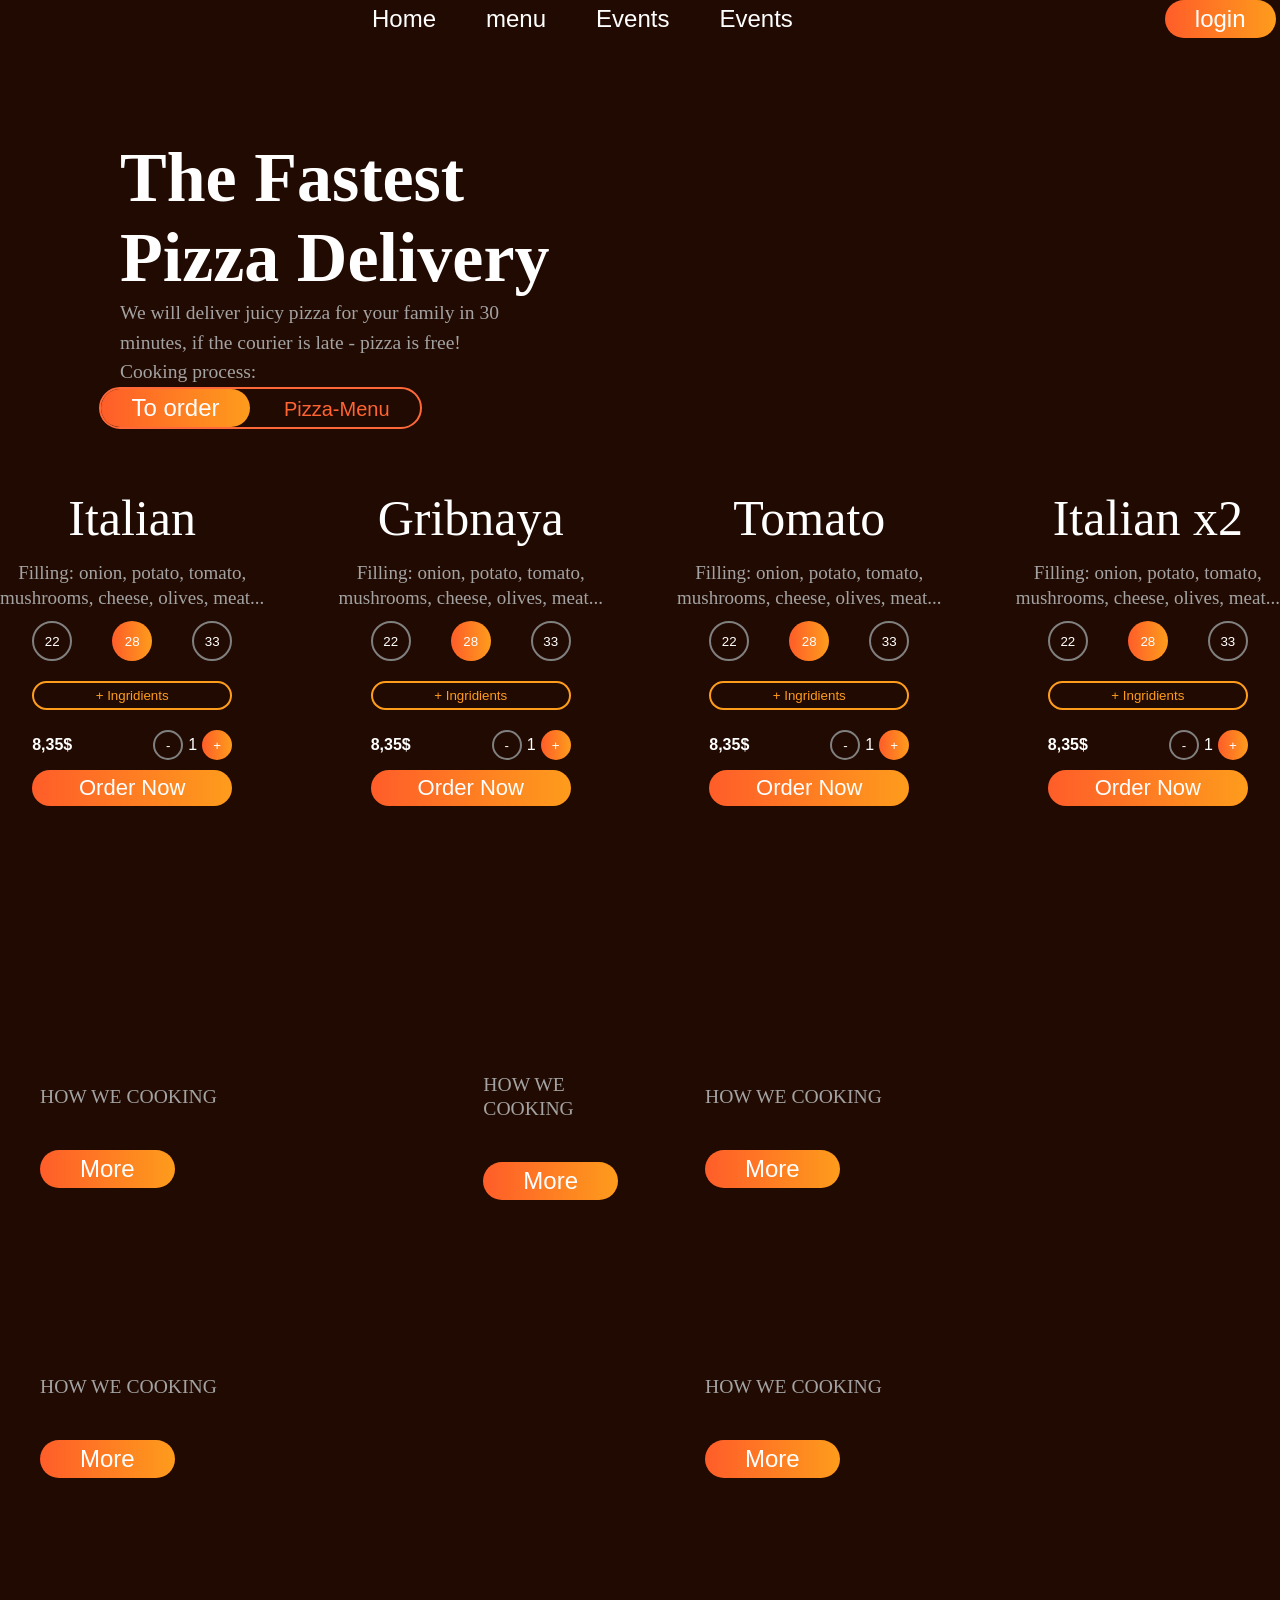
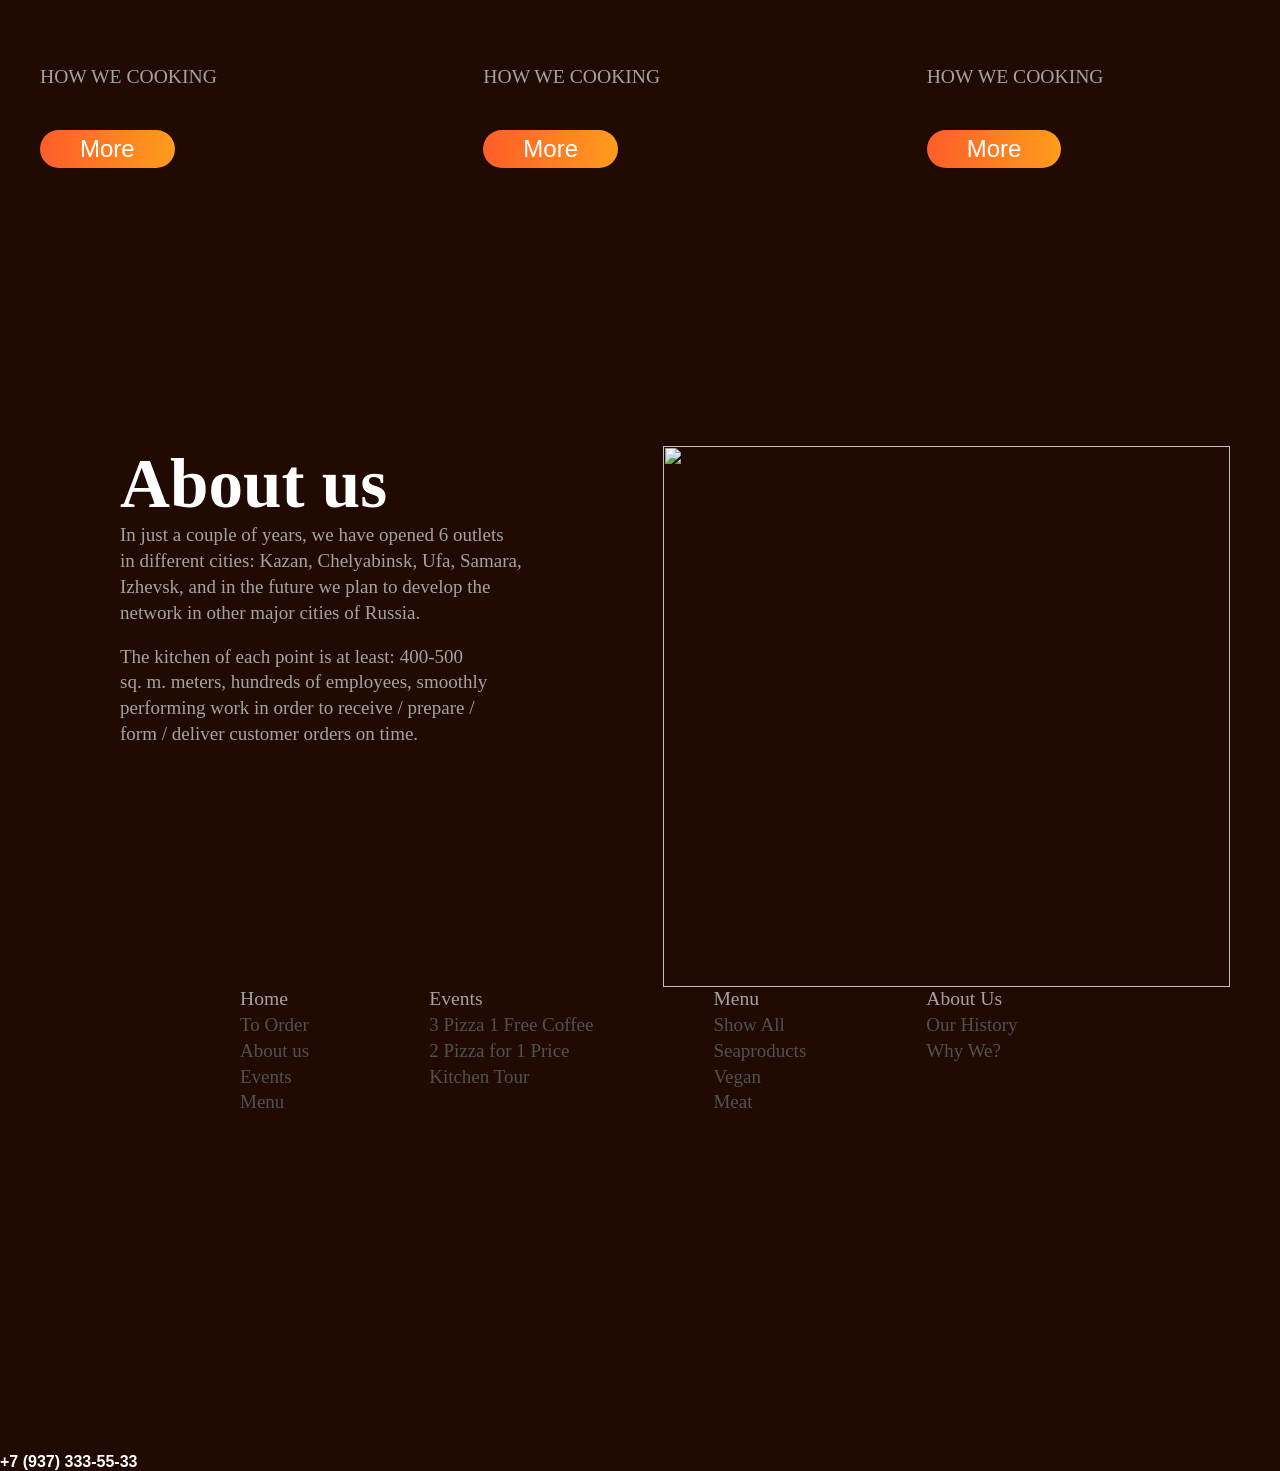
==== commit 472fc35f: "Add files via upload" ====
--- a/index.html
+++ b/index.html
@@ -1,76 +1,268 @@
 <!DOCTYPE html>
 <html lang="en">
+
 <head>
-    <style>
-        body {
-            background-image: url('https://u7.uidownload.com/vector/730/284/vector-abstract-bright-blue-bokeh-defocused-lights-background-image-eps-ai-thumbnail.jpg');
-            background-size: cover;
-        }
-    </style>
-    <meta charset="UTF-8">
-    <meta name="viewport" content="width=device-width, initial-scale=1.0">
-    <title>BOXING WORLD</title>
-    <link rel="stylesheet" href="style.css">
+  <meta charset="UTF-8">
+  <meta name="viewport" content="width=device-width, initial-scale=1.0">
+  <title>Document</title>
+  <link rel="stylesheet" href="./style.css">
 </head>
+
 <body>
-    <h1>BOXING WORLD</h1>
-    <div style="display: flex; gap: 20px;">
-        <img src="https://static.vecteezy.com/system/resources/thumbnails/047/918/070/small/kick-boxing-and-boxing-logo-design-illustration-free-vector.jpg" alt="Boxing World" width="300">
-        <h2>Бокс — бул эки спортчунун атайын жумшак тери мээлей (перчатка) кийип, эрежеге ылайык кулак кагышып, бири-бирин соккуга алган спорттун контакттык түрү жана жекеме-жеке согуш өнөрү. Беттеш төрт тарабы аркан менен курчалган атайын аянтта — рингде өтөт</h2>
-    </div>
-    <р>Бокс — (от англ. box- куту,ящик,ринг ) спорттун түрү, спортсмендердин жекеме-жеке чыгып, атайын эреже боюнча мушташуусу. Оюн тегереги аркан менен курчалган (6 х 6 м) аянтта (ринг) өткөрүлөт.
-
-Боксёрлор атайын жасалган жумшак тери мээлей кийип мушташат. Белден ылдый согууга уруксат берилбейт. Бокс боюнча мелдештерди өткөрүү катышуучулардын салмагына, жашына жана спорттук даярдыгына карата бөлүштүрүлөт. Бокс ден соолукка зыян келтирбөө эрежелерин сактоо менен 3 раундда өткөрүлөт.
-
-Бокс менен машыгуу кишини ар тараптан өөрчүтөт, ден соолугун чыңайт; нерв, жүрөк-кан тамыр жана дем алуу системаларынын функцияларына жакшы таасир берет. Кишинин ыкчамдыгын, тең салмактуулугун, чечкиндүүлүгүн, чыдамкайлыгын арттырат. Бокс менен машыгууда бет, кол травмаларга учурашы ыктымал. Бокска мүнөздүү травма — нокаут (кыска убакытка акыл-эсин жоготуу). Нокаут болгондо мушташ токтотулат, спортсмен жабыр тартуу оордугуна карата ар кандай мөөнөткө мелдешке катышпайт.
-
-Туура жүргүзүлгөн окуу-машыгуу процесстер, коргонуу ыкмаларын туура колдонуу, мушташуу эрежелерин так аткаруу, ошондой эле спортсмендерге такай догдурдун көзөмөлү травмалардын алдын алууга жана азайышына түрткү берет. 
-</р>
-    <p>Discover the lives and careers of legendary boxers who have made a significant impact on the sport. From Muhammad Ali to Mike Tyson, learn about their journeys, victories, and challenges in the ring.</p>
-    <h3>Boxing Techniques</h3>
-    <p>Understand the various techniques used in boxing, including jabs, hooks, uppercuts, and defensive maneuvers. Learn how boxers train to improve their skills and maintain peak physical condition.</p>
-    <h4>Boxing Events</h4>
-    <p>Stay updated on upcoming boxing events and matches. Find out where to watch live fights and follow your favorite boxers as they compete for titles and championships.</p>
-    
-    <div class="boxers">
-        <div class="card">
-            <img src="https://encrypted-tbn0.gstatic.com/images?q=tbn:ANd9GcT5wPTClsRsfXcyq0NinwFhush0JzpJH_7VNFoce8itCg&s=10" alt="Ilia Topuria">
-            <h2>Ilia Topuria</h2>
-            <p>Georgian-Spanish  fighter</p>
-            
-            <a href="https://en.wikipedia.org/wiki/Ilia_Topuria" target="_blank">Маалымат</a>
-        </div>
-        <div class="card">
-            <img src="https://avatars.mds.yandex.net/get-kinopoisk-image/1946459/7aeb49ee-a867-4031-9b2d-752b870457a1/x178" alt="Justin Gaethje">
-            <h2>mike tyson</h2>
-            <p>American professional boxer</p>
-            
-            <a href="https://en.wikipedia.org/wiki/Mike_Tyson" target="_blank">Маалымат</a>
-        </div>
-
-        <div class="card">
-        <img src="https://encrypted-tbn0.gstatic.com/images?q=tbn:ANd9GcRD89zM_knggG4GGuWrMgfyN4rVBZLnZ3hbWOIlL8c2EA&s">
-        <h2>Dimitry Bivol</h2>
-        <p>Russian professional boxer</p>
-        
-        <a href="https://en.wikipedia.org/wiki/Dmitry_Bivol" target="_blank">Маалымат</a>
-    </div>
-    </div>
-
-    
-    <div class="box" >
-            <img src="https://encrypted-tbn0.gstatic.com/images?q=tbn:ANd9GcSyZnl22NsfTgkkQWdRNeNL7XPtB9wMHX1gcGNndds1UwtoWALGw6ZzEvY&s=10">
-        <div class="info">
-        <h2>белгилуу боксёрлор</h2>
-            <ul>
-                <li>Илия Топурия</li>
-                <li>Майк Тайсон</li>
-                <li>Дмитрий Бивол</li>
-            </ul>
-
-        </div>
-    </div>
-
-            
+  <header class="header">
+    <img src="./images/image copy 2.png" alt="">
+    <nav>
+      <a href="">Home</a>
+      <a href="">menu</a>
+      <a href="">Events</a>
+      <a href="">Events</a>
+    </nav>
+    <div class="hr">
+      <button>login</button>
+      <img src="./images/image copy 11.png" alt="">
+
+    </div>
+
+  </header>
+
+  <section class="baner">
+    <div class="baner-left">
+
+      <h1>
+        The Fastest <br />
+        Pizza Delivery
+      </h1>
+      <p>
+        We will deliver juicy pizza for your family in 30 minutes, if the
+        courier is late - pizza is free!
+      </p>
+      <p>Cooking process:</p>
+      <img src="./images/image copy 14.png" alt="" />
+      <div class="btns">
+        <button>To order</button>
+        <button>Pizza-Menu</button>
+      </div>
+    </div>
+    <img class="ouo" src="./images/image copy 3.png" alt="">
+  </section>
+
+  <article>
+    <div class="img3">
+
+    </div>
+
+    <div class="carts">
+      <div class="cart1">
+        <img src="./images/image copy 9.png" alt="" /> <br />
+        <b>Italian</b>
+        <p>
+          Filling: onion, potato, tomato, <br />
+          mushrooms, cheese, olives, meat...
+        </p>
+        <div class="buttons-cart">
+          <button>22</button>
+          <button>28</button>
+          <button>33</button>
+        </div>
+        <button class="Ingridients">+ Ingridients</button>
+        <div class="cart-bottom">
+          <h4>8,35$</h4>
+          <div class="counter">
+            <button>-</button>
+            <span>1</span>
+            <button>+</button>
+          </div>
+        </div>
+        <button class="Order">Order Now</button>
+      </div>
+
+      <div class="cart1">
+        <img src="./images/image copy 9.png" alt="" /> <br />
+        <b>Gribnaya</b>
+        <p>
+          Filling: onion, potato, tomato, <br />
+          mushrooms, cheese, olives, meat...
+        </p>
+        <div class="buttons-cart">
+          <button>22</button>
+          <button>28</button>
+          <button>33</button>
+        </div>
+        <button class="Ingridients">+ Ingridients</button>
+        <div class="cart-bottom">
+          <h4>8,35$</h4>
+          <div class="counter">
+            <button>-</button>
+            <span>1</span>
+            <button>+</button>
+          </div>
+        </div>
+        <button class="Order">Order Now</button>
+      </div>
+
+      <div class="cart1">
+        <img src="./images/image copy 9.png" alt="" /> <br />
+        <b>Tomato</b>
+        <p>
+          Filling: onion, potato, tomato, <br />
+          mushrooms, cheese, olives, meat...
+        </p>
+        <div class="buttons-cart">
+          <button>22</button>
+          <button>28</button>
+          <button>33</button>
+        </div>
+        <button class="Ingridients">+ Ingridients</button>
+        <div class="cart-bottom">
+          <h4>8,35$</h4>
+          <div class="counter">
+            <button>-</button>
+            <span>1</span>
+            <button>+</button>
+          </div>
+        </div>
+        <button class="Order">Order Now</button>
+      </div>
+      <div class="cart1">
+        <img src="./images/image copy 9.png" alt="" /> <br />
+        <b>Italian x2</b>
+        <p>
+          Filling: onion, potato, tomato, <br />
+          mushrooms, cheese, olives, meat...
+        </p>
+        <div class="buttons-cart">
+          <button>22</button>
+          <button>28</button>
+          <button>33</button>
+        </div>
+        <button class="Ingridients">+ Ingridients</button>
+        <div class="cart-bottom">
+          <h4>8,35$</h4>
+          <div class="counter">
+            <button>-</button>
+            <span>1</span>
+            <button>+</button>
+          </div>
+        </div>
+        <button class="Order">Order Now</button>
+      </div>
+    </div>
+  </article>
+
+
+  <aside class="container grid">
+    <div class="items1 grid-img1">
+      <b>HOW WE COOKING</b>
+      <button>More</button>
+    </div>
+    <div class="items grid-img2">
+      <b>HOW WE COOKING</b>
+      <button>More</button>
+    </div>
+    <div class="items1 grid-img3">
+      <b>HOW WE COOKING</b>
+      <button>More</button>
+    </div>
+    <div class="items2 grid-img4">
+      <b>HOW WE COOKING</b>
+      <button>More</button>
+    </div>
+    <div class="items2 grid-img5">
+      <b>HOW WE COOKING</b>
+      <button>More</button>
+    </div>
+    <div class="items1 grid-img6">
+      <b>HOW WE COOKING</b>
+      <button>More</button>
+    </div>
+    <div class="items1 grid-img7">
+      <b>HOW WE COOKING</b>
+      <button>More</button>
+    </div>
+    <div class="items1 grid-img8">
+      <b>HOW WE COOKING</b>
+      <button>More</button>
+    </div>
+  </aside>
+
+  <footer>
+    <footer>
+      <article class="text3">
+        <div class="text-card">
+          <div class="img-left">
+            <h2>About us</h2>
+            <p>In just a couple of years, we have opened 6 outlets <br> in different cities: Kazan, Chelyabinsk, Ufa,
+              Samara,<br> Izhevsk, and in the future we plan to develop the <br>network in other major cities of Russia.
+            </p>
+            <img class="footer-img" src="./images/image copy 7.png" alt="">
+            <p>The kitchen of each point is at least: 400-500 <br> sq. m. meters, hundreds of employees, smoothly <br>
+              performing work in order to receive / prepare / <br>form / deliver customer orders on time.</p>
+          </div>
+          <!-- <img class="img-center"   src="./img/image copy 17.png" alt=""> -->
+          <img class="img-f" src="./images/image copy 8.png" alt="">
+        </div>
+      </article>
+      <!-- --------------------------------------------- -->
+
+
+      <article class="f-end">
+        <img class="logo-f" src="./svg/logo.svg" alt="">
+        <div>
+          <b>Home</b>
+          <p class="color">To Order <br> About us <br> Events <br> Menu</p>
+        </div>
+        <div>
+          <b>Events</b>
+          <p class="color">3 Pizza 1
+            Free Coffee <br> 2 Pizza for 1 Price <br> Kitchen Tour</p>
+        </div>
+        <div>
+          <b>Menu</b>
+          <p class="color">Show All <br> Seaproducts <br> Vegan <br> Meat </p>
+        </div>
+        <div>
+          <b>About Us</b>
+          <p class="color">Our History <br> Why We? </p>
+        </div>
+      </article>
+
+
+
+
+      <article class="card-namber container">
+        <div class="namber">
+          <h4>+7 (937) 333-55-33</h4>
+          <img src="./svg/image.png" alt="">
+
+        </div>
+      </article>
+
+
+
+
+
+
+
+
+
+
+
+
+
+
+
+
+
+
+
+
+
+
+
+
+
+    </footer>
+  </footer>
 </body>
+
 </html>
--- a/style.css
+++ b/style.css
@@ -1,64 +1,555 @@
-h1{
-    color:white;
-    font-size: 100px;
+
+*{
+    padding: 0;
+    margin: 0;
+    font-family: sans-serif;
+}
+.container{
+    width: 1300px;
+    margin: auto;
+}
+body{
+background-color:  #210A01;
+
+}
+
+header{
+    display: flex;
     align-items: center;
+    justify-content: space-between;
+
+}
+ nav{
+   display: flex;
+   align-items: center;
+   gap: 50px;
+ }
+
+ nav a{
+   color: white ;
+   font-size: 24px;
+   text-decoration: none;
+ }
+  .br{
+    display: flex;
+    align-items: center;
+    gap: 10px;
+  }
+
+  .hr button{
+    background: linear-gradient(to right, #ff5d29, #fe9c1c);
+    font-size: 24px;
+    color: white;
+    padding: 5px 30px;
+    border: none;
+    border-radius: 40px;
+
+  }
+/* ----------------------------------------------- */
+.baner{
+  display: flex;
+  align-items: start;
+  justify-content: space-between;
+}
+.baner-left{
+  width: 528px;
+  padding-top: 100px;
+  margin-left: 120px;
+
+}
+.baner-left h1 {
+ 
+color: white;
+font-family: Muller;
+font-weight: 800;
+font-size: 70px;
+}
+
+
+.ouo{
+width: 500px;
+}
+
+.baner-left p {
+  color: #A3A3A3;
+  width: 400px;
+  font-size: 20px;
+ font-family: Muller;
+font-weight: 400;
+font-style: Regular;
+font-size: 19.56px;
+line-height: 151%;
+letter-spacing: 0%;
+
+
+}
+.btns{
+  display: flex;
+  align-items: center;
+  border: 2px solid #FF6939;
+  border-radius: 100px;
+  display: inline-block;
+}
+
+.btns button:first-child {
+  font-size: 24px;
+  padding: 5px 30px;
+  border-radius: 100px;
+ background: linear-gradient(to right, #ff5d29, #fe9c1c);
+border: none;
+color: white;
+}
+
+.btns button:last-child{
+  background: none;
+  color: #FF6432;
+  padding: 5px 30px;
+  font-size: 20px;
+  border: none;
+}
+
+.bri{
+  width: 456px;
+  margin-right: 80px;
+}
+
+.baner-left img{
+  width: 272px;
+  margin-left: -25px;
+}
+/* --------------------------------------------------- */
+.menu{
+
+  margin: 50px auto;
+}
+.menu h2{
+text-align: center;
+color: white;
+font-size: 70px;
+font-family: Muller;
+font-weight: 800;
+}
+.bottons-menu{
+  display: flex;
+  align-items: center;
+  justify-content: space-between;
+}
+
+.bottons-menu button{
+  background: none;
+  color: white;
+  border: none;
+  margin: 40px 0;
+  font-size: 18px;
+}
+.bottons-menu button:first-child{
+  padding: 5px 30px;
+  border-radius: 100px;
+ background: linear-gradient(to right, #ff5d29, #fe9c1c);
+border: none;
+color: white;
+}
+
+
+
+/* ---------------------------------------------------- */
+.cards{
+  display: flex;
+  align-items: center;
+  justify-content: space-between;
+}
+.cart1{
+  text-align: center;
+  color: white;
+
+}
+.cart1 p{
+  color: #A3A3A3;
+  margin: 10px 0;
+
+}
+.cart1 img{
+  width: 70%;
+
+}
+.buttons-cart{
+  display: flex;
+  align-items: center;
+  justify-content: space-between;
+  width: 200px;
+  margin: auto;
+}
+.buttons-cart button{
+  width: 40px;
+  height: 40px;
+  border: none;
+  border-radius: 100%;
+  background: none;
+  color: white;
+  border: 2px solid gray;
+}
+.cart1 b{
+font-size: 50px;
+font-family: Muller;
+color: white;
+}
+
+.buttons-cart button:nth-child(2){
+   background: linear-gradient(to right, #ff5d29, #fe9c1c);
+   border: none;
+}
+.Ingridients{
+padding: 5px 30px;
+color: #fe9c1c;
+border: 2px solid #fe9c1c;
+background: none;
+border-radius: 100px;
+margin: 20px 0;
+width: 200px;
+}
+.cart-bottom{
+display: flex;
+align-items: center;
+justify-content: space-between;
+width: 200px;
+margin:auto ;
+}
+.counter{
+  display: flex;
+  align-items: center;
+  gap: 5px;
+}
+
+h4{
+  color: white;
+}
+
+.counter button{
+  width: 30px;
+  height: 30px;
+  border-radius: 100px;
+  border: 2px solid gray;
+  background: none;
+  color: white;
+}
+.counter button:last-child{
+  background: linear-gradient(to right, #ff5d29, #fe9c1c);
+   border: none;
+}
+.Order{
+  padding: 5px 30px;
+  border-radius: 100px;
+ background: linear-gradient(to right, #ff5d29, #fe9c1c);
+border: none;
+color: white;
+width: 200px ;
+margin-top: 10px;
+font-size: 22px;
+}
+.carts{
+  display: flex;
+  align-items: center ;
+  justify-content: space-between;
+}
+/* --------------------------------------- */
+.img3{
+  display: flex;
+  justify-content: center;
+  margin-top: 40px;
+}
+/* ---------------------------------------------- */.Order {
+    padding: 5px 30px;
+    border-radius: 100px;
+    background: linear-gradient(to right, #ff5d29, #fe9c1c);
+    border: none;
+    color: white;
+    width: 200px;
+    margin-top: 10px;
+    font-size: 22px;
+}
+
+.carts {
+    display: flex;
+    align-items: center;
+    justify-content: space-between;
+}
+
+/* --------------------------------------- */
+.img3 {
+    display: flex;
     justify-content: center;
-    text-align: center;
-
-}
-.div h2{
-    color:rgb(189, 189, 212);
-    font-size: 20px;
+    margin-top: 40px;
+}
+
+/* ---------------------------------------------- */
+
+.grid{
+    display: grid;
+    grid-template-columns: repeat(6,1fr);
+    grid-template-rows: 260px 260px 260px;
+    grid-gap: 30px;
+    margin: 200px auto;
+}
+
+.items1{
+    grid-column: span 2;
+}
+
+.items2{
+    grid-column: span 3;
+}
+
+.grid div{
+    display: flex;
+    align-items: flex-start;
+    flex-direction: column;
+    color: white;
+    justify-content: center;
+    gap:40px;
+    padding-left: 40px;
+    font-size: 25px;
+
+}
+
+
+.grid div>button{
+    font-size: 24px;
+    padding: 5px 40px;
+    border-radius: 100px;
+    background: linear-gradient(to right,#ff5d29, #fe9c1c);
+    border: none;
+    color: white;
+}
+
+.grid-img1{
+    background-image: url(./images/image.png);
+    background-size: cover;
+}
+
+
+.grid-img2{
+    background-image: url(./images/image.png);
+    background-size: cover;
+}
+
+
+.grid-img3{
+    background-image: url(./images/image.png);
+    background-size: cover;
+}
+
+
+.grid-img4{
+    background-image: url(./images/image.png);
+    background-size: cover;
+}
+
+.grid-img5{
+    background-image: url(./images/image.png);
+    background-size: cover;
+}
+
+
+.grid-img6{
+    background-image: url(./images/image.png);
+    background-size: cover;
+}
+
+
+.grid-img7{
+    background-image: url(./images/image.png);
+    background-size: cover;
+}
+
+
+.grid-img8{
+    background-image: url(./images/image.png);
+    background-size: cover;
+}
+.Order {
+    padding: 5px 30px;
+    border-radius: 100px;
+    background: linear-gradient(to right, #ff5d29, #fe9c1c);
+    border: none;
+    color: white;
+    width: 200px;
+    margin-top: 10px;
+    font-size: 22px;
+}
+
+.carts {
+    display: flex;
     align-items: center;
+    justify-content: space-between;
+}
+
+/* --------------------------------------- */
+.img3 {
+    display: flex;
     justify-content: center;
-    text-align: center;
-}
-p{
-    color:rgb(189, 189, 212);
-    font-size: 20px;
-    align-items: center;
+    margin-top: 40px;
+}
+
+/* ---------------------------------------------- */
+
+.grid{
+    display: grid;
+    grid-template-columns: repeat(6,1fr);
+    grid-template-rows: 260px 260px 260px;
+    grid-gap: 30px;
+    margin: 200px auto;
+}
+
+.items1{
+    grid-column: span 2;
+}
+
+.items2{
+    grid-column: span 3;
+}
+
+.grid div{
+    display: flex;
+    align-items: flex-start;
+    flex-direction: column;
+    color: white;
     justify-content: center;
-    text-align: center;
-}
-.boxers {
-    display: flex;
-    flex-direction: row;
-    gap: 100px;
-
-
-}
-.card {
-    width: 250px;
-    border: solid black;
-     background-color: rgb(54, 72, 88);
-     color: aqua;
-     text-align: center;
-}
-.card img {
-    width: 100%;
-    height: 250px;
-    object-fit: cover;
-}
-.card a {
-    display: inline-block;
-    margin-top: 10px;
-    padding: 10px 20px;
-    background-color: #007bff;
-    color: #fff;
-    text-decoration: none;
-    border-radius: 10px;
-    
-
-}
-.box img {
-   justify-content: center;
-   align-items: center;
-
-
-}
-.info ul {
-    list-style-type: none;
-    padding: 0;
-    color: white;
-}
-    
+    gap:40px;
+    padding-left: 40px;
+    font-size: 25px;
+
+}
+
+
+.grid div>button{
+    font-size: 24px;
+    padding: 5px 40px;
+    border-radius: 100px;
+    background: linear-gradient(to right,#ff5d29, #fe9c1c);
+    border: none;
+    color: white;
+}
+
+.grid-img1{
+    background-image: url(./images/image.png);
+    background-size: cover;
+}
+
+
+.grid-img2{
+    background-image: url(./images/image.png);
+    background-size: cover;
+}
+
+
+.grid-img3{
+    background-image: url(./images/image.png);
+    background-size: cover;
+}
+
+
+.grid-img4{
+    background-image: url(./images/image.png);
+    background-size: cover;
+}
+
+.grid-img5{
+    background-image: url(./images/image.png);
+    background-size: cover;
+}
+
+
+.grid-img6{
+    background-image: url(./images/image.png);
+    background-size: cover;
+}
+
+
+.grid-img7{
+    background-image: url(./images/image.png);
+    background-size: cover;
+}
+
+
+.grid-img8{
+    background-image: url(./images/image.png);
+    background-size: cover;
+}
+.footer-img {
+  width: 50%;
+  margin-left: -20px;
+}
+
+.img-f {
+  display: flex;
+  justify-content: space-between;
+}
+.text-card {
+  margin-left: 120px;
+  display: flex;
+  justify-content: space-between;
+  width: 490.2537536621094;
+  height: 540;
+  top: 3633px;
+  left: 100px;
+  angle: 0 deg;
+  opacity: 1;
+}
+
+h2 {
+  color: white;
+  font-family: Muller;
+  font-weight: 800;
+  font-style: ExtraBold;
+  font-size: 69.17px;
+  line-height: 110.00000000000001%;
+  letter-spacing: 0%;
+}
+p {
+  color: #a3a3a3;
+  font-family: Muller;
+  font-size: 19px;
+  line-height: 136%;
+  letter-spacing: 0%;
+  margin-top: 10px 20px;
+}
+.img-f {
+  width: 40%;
+  margin-right: 50px;
+  width: 567px;
+  height: 541px;
+}
+
+/* --------------------------------------- */
+
+.f-end {
+  display: flex;
+  align-items: start;
+  gap: 120px;
+  width: 1512px;
+  height: 436px;
+  top: 4330px;
+  margin-right: 500px;
+}
+
+.logo-f {
+  margin-left: 120px;
+  margin-bottom: 100px;
+}
+b {
+  color: #a3a3a3;
+  font-family: Muller;
+  font-weight: 400;
+  font-style: Regular;
+  font-size: 19.63px;
+  line-height: 126%;
+  letter-spacing: -2%;
+}
+.color {
+  color: #515151;
+}
+.namber {
+  display: flex;
+  justify-content:space-between;
+  margin-top: 30px;
+}
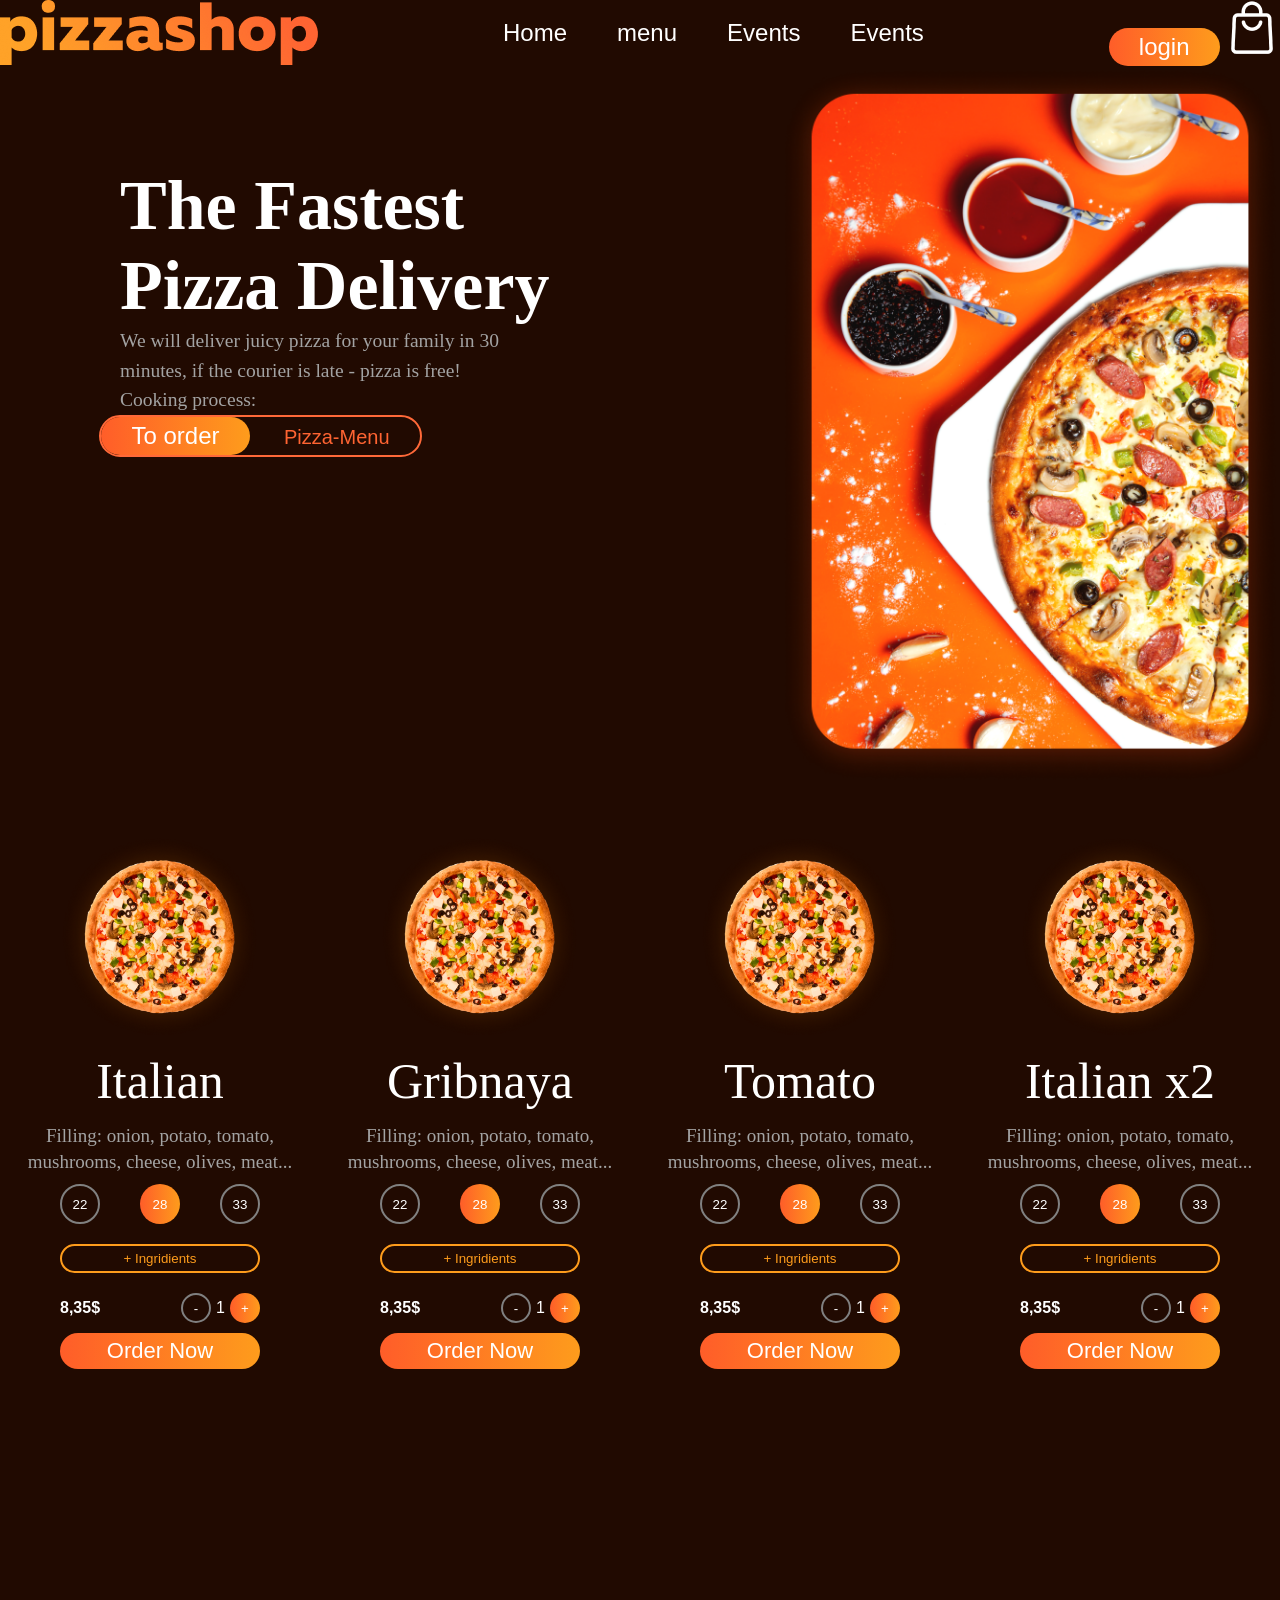
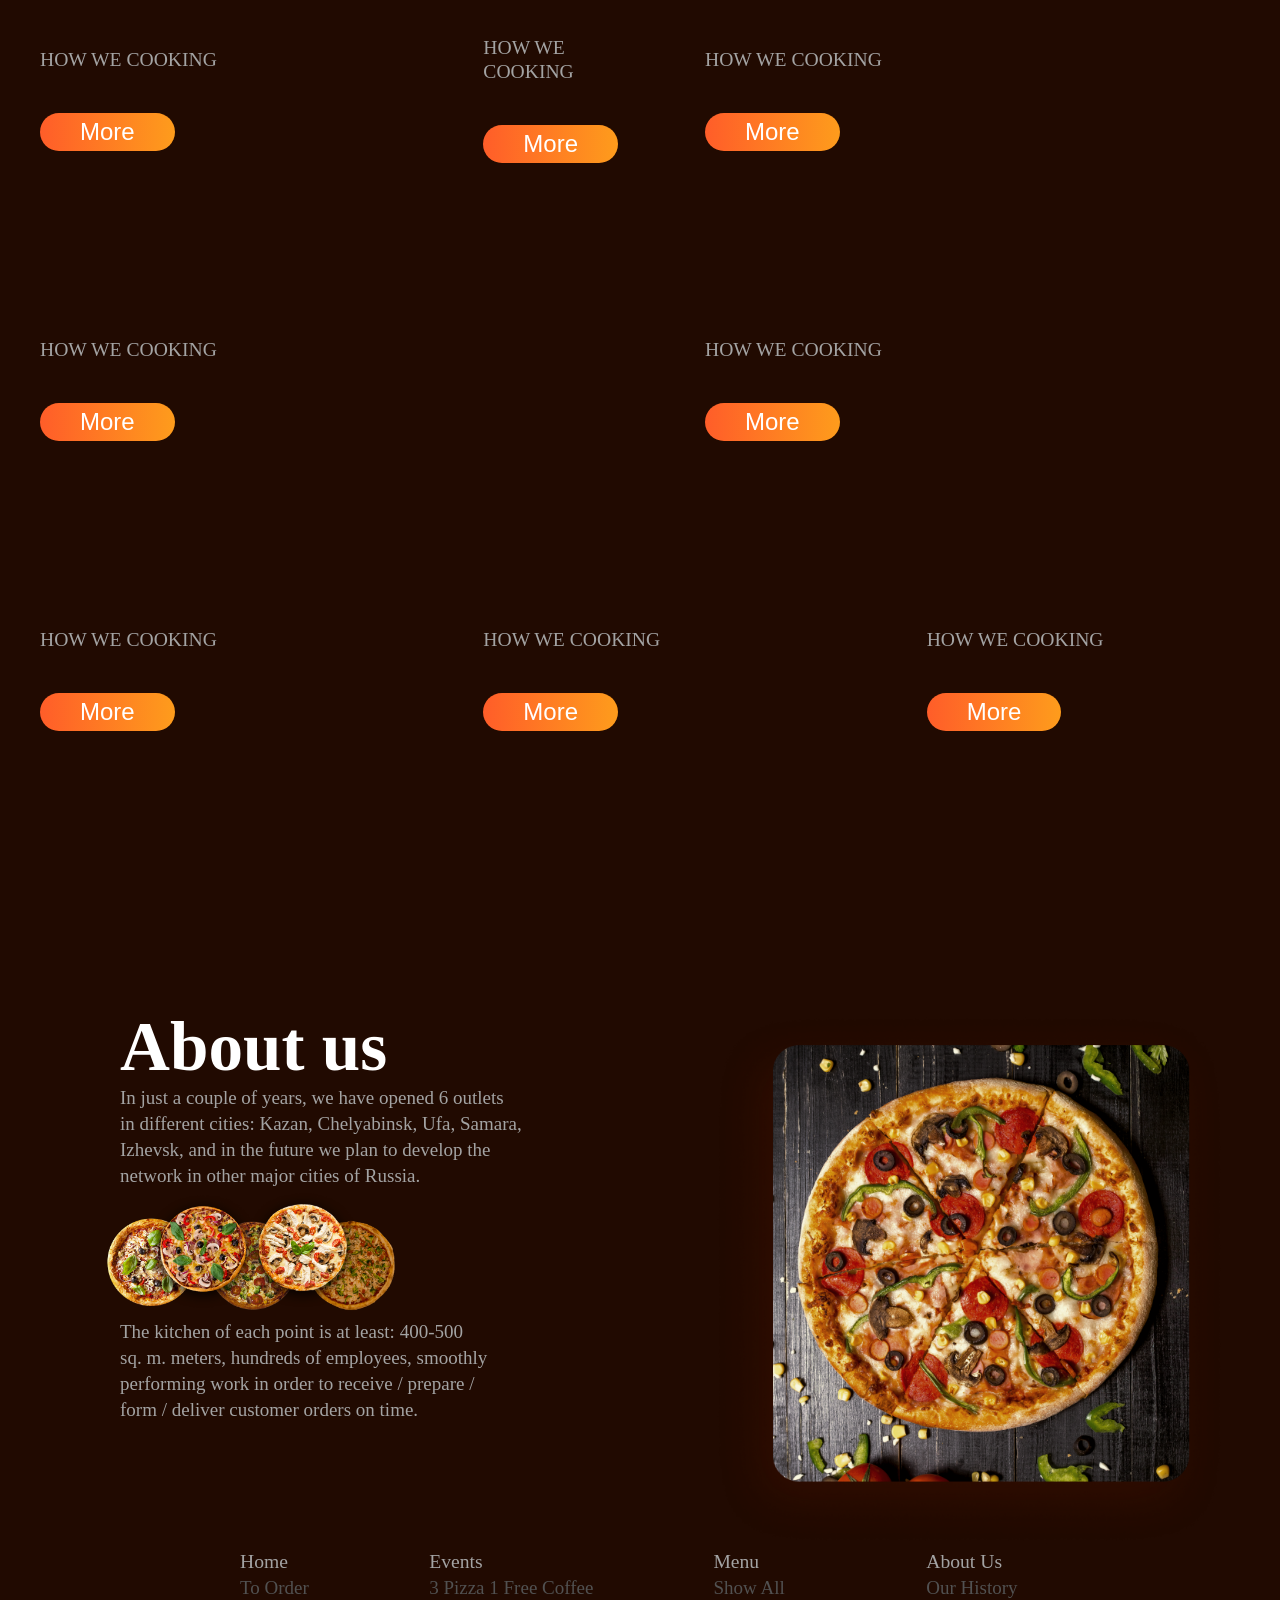
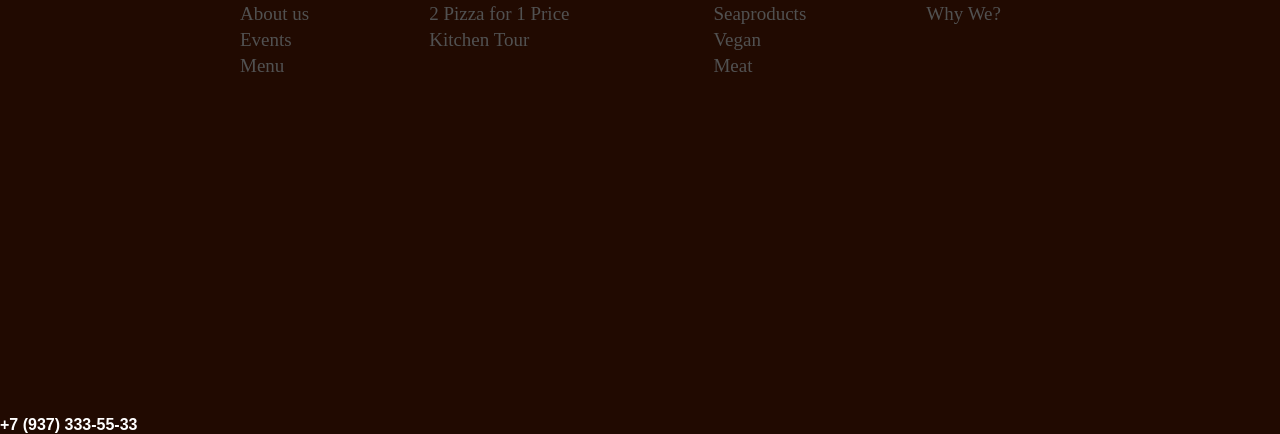
==== commit 65b24cda: "Fix HTML encoding issues in index.html" ====
--- a/index.html
+++ b/index.html
@@ -10,7 +10,7 @@
 
 <body>
   <header class="header">
-    <img src="./images/image copy 2.png" alt="">
+    <img src="./image copy 2.png" alt="">
     <nav>
       <a href="">Home</a>
       <a href="">menu</a>
@@ -19,7 +19,7 @@
     </nav>
     <div class="hr">
       <button>login</button>
-      <img src="./images/image copy 11.png" alt="">
+      <img src="./image copy 11.png" alt="">
 
     </div>
 
@@ -43,7 +43,7 @@
         <button>Pizza-Menu</button>
       </div>
     </div>
-    <img class="ouo" src="./images/image copy 3.png" alt="">
+    <img class="ouo" src="./image copy 3.png" alt="">
   </section>
 
   <article>
@@ -53,7 +53,7 @@
 
     <div class="carts">
       <div class="cart1">
-        <img src="./images/image copy 9.png" alt="" /> <br />
+        <img src="./image copy 9.png" alt="" /> <br />
         <b>Italian</b>
         <p>
           Filling: onion, potato, tomato, <br />
@@ -77,7 +77,7 @@
       </div>
 
       <div class="cart1">
-        <img src="./images/image copy 9.png" alt="" /> <br />
+        <img src="./image copy 9.png" alt="" /> <br />
         <b>Gribnaya</b>
         <p>
           Filling: onion, potato, tomato, <br />
@@ -101,7 +101,7 @@
       </div>
 
       <div class="cart1">
-        <img src="./images/image copy 9.png" alt="" /> <br />
+        <img src="./image copy 9.png" alt="" /> <br />
         <b>Tomato</b>
         <p>
           Filling: onion, potato, tomato, <br />
@@ -124,7 +124,7 @@
         <button class="Order">Order Now</button>
       </div>
       <div class="cart1">
-        <img src="./images/image copy 9.png" alt="" /> <br />
+        <img src="./image copy 9.png" alt="" /> <br />
         <b>Italian x2</b>
         <p>
           Filling: onion, potato, tomato, <br />
@@ -194,12 +194,12 @@
             <p>In just a couple of years, we have opened 6 outlets <br> in different cities: Kazan, Chelyabinsk, Ufa,
               Samara,<br> Izhevsk, and in the future we plan to develop the <br>network in other major cities of Russia.
             </p>
-            <img class="footer-img" src="./images/image copy 7.png" alt="">
+            <img class="footer-img" src="./image copy 7.png" alt="">
             <p>The kitchen of each point is at least: 400-500 <br> sq. m. meters, hundreds of employees, smoothly <br>
               performing work in order to receive / prepare / <br>form / deliver customer orders on time.</p>
           </div>
           <!-- <img class="img-center"   src="./img/image copy 17.png" alt=""> -->
-          <img class="img-f" src="./images/image copy 8.png" alt="">
+          <img class="img-f" src="./image copy 8.png" alt="">
         </div>
       </article>
       <!-- --------------------------------------------- -->
@@ -265,4 +265,4 @@
   </footer>
 </body>
 
-</html>+</html>
